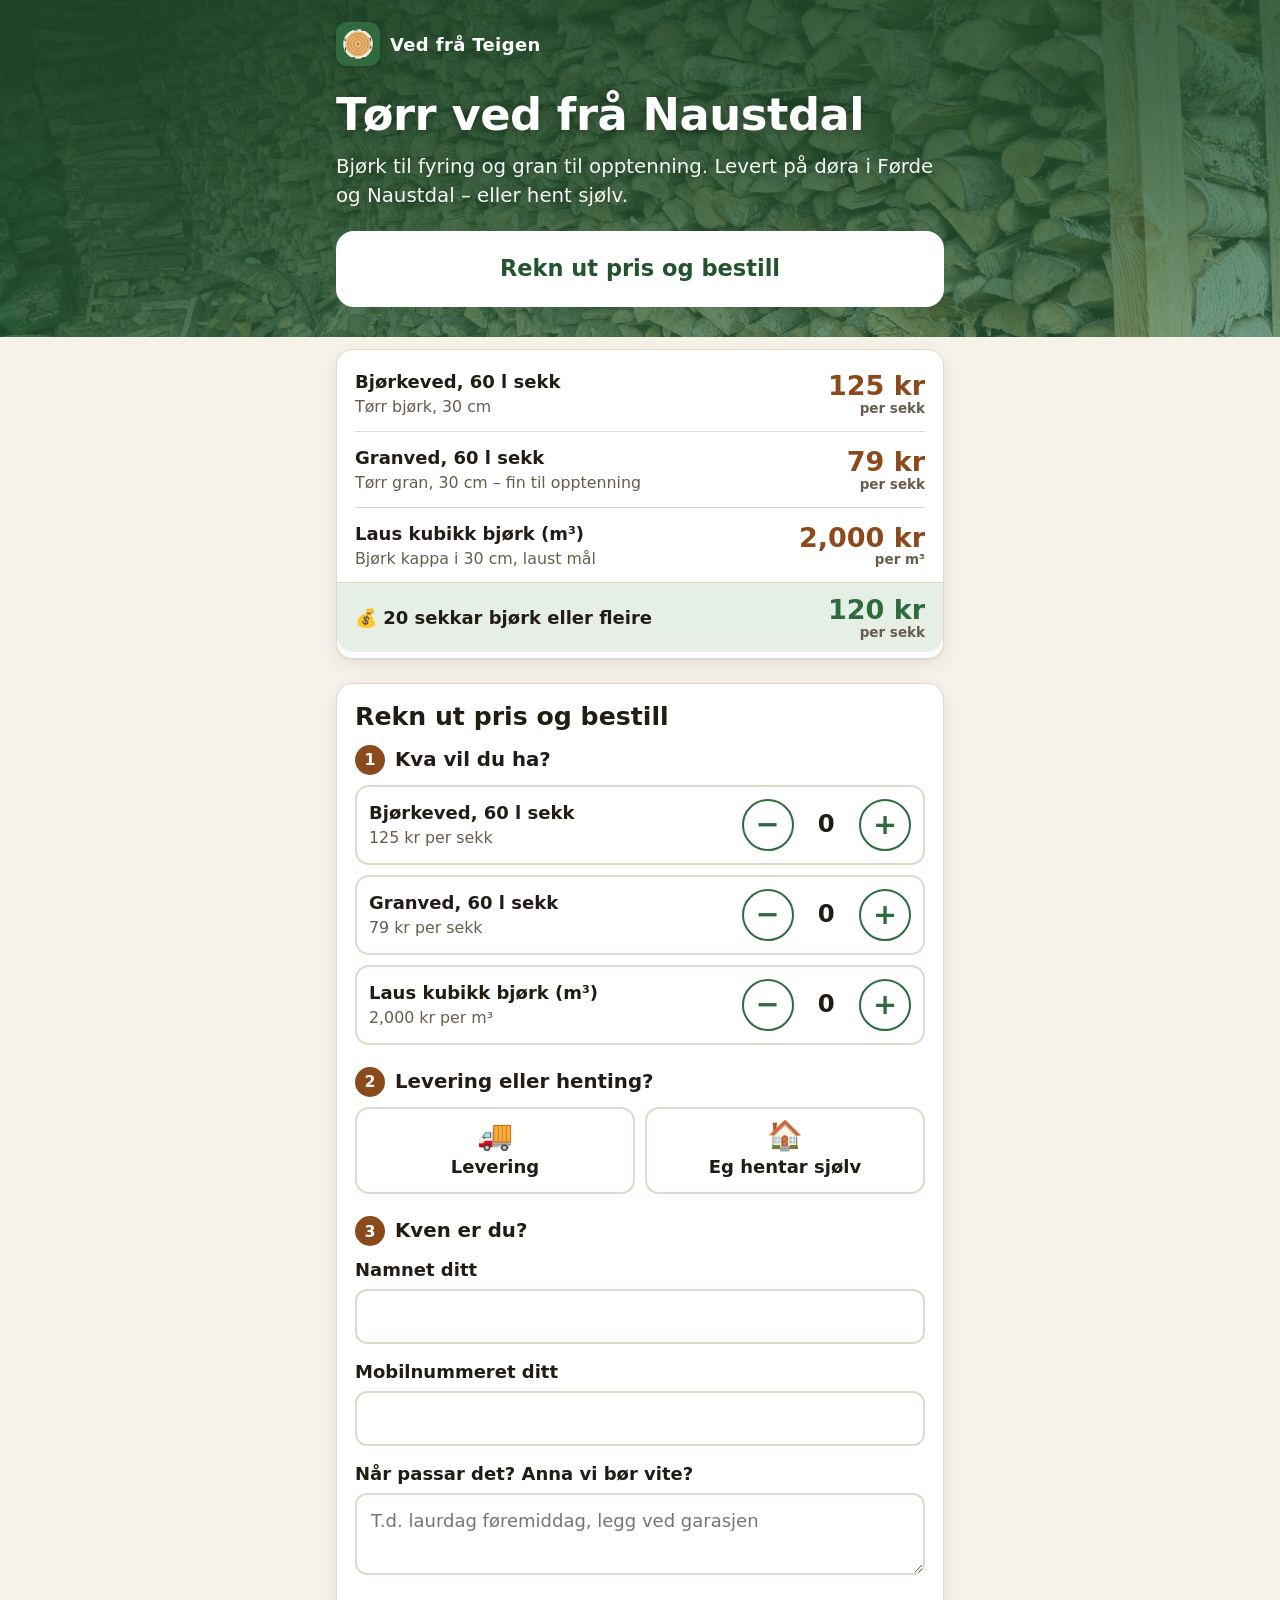
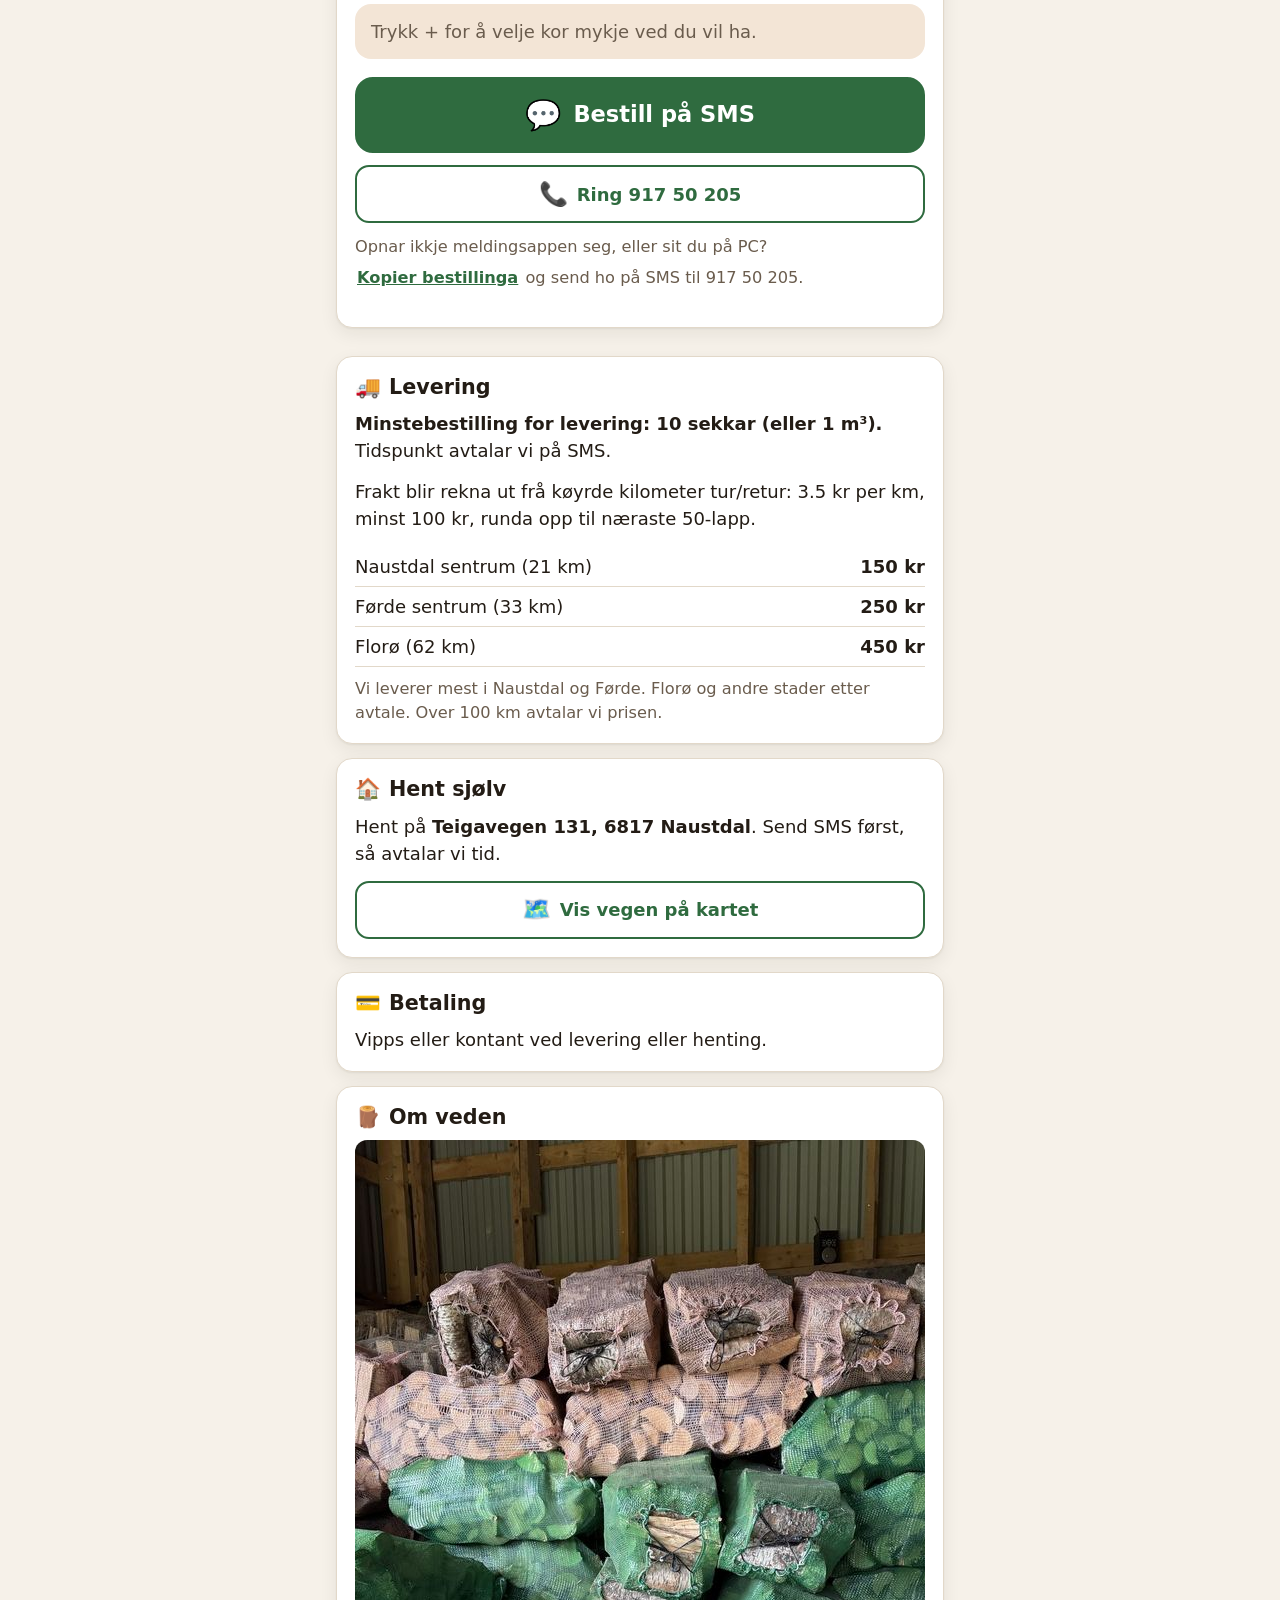
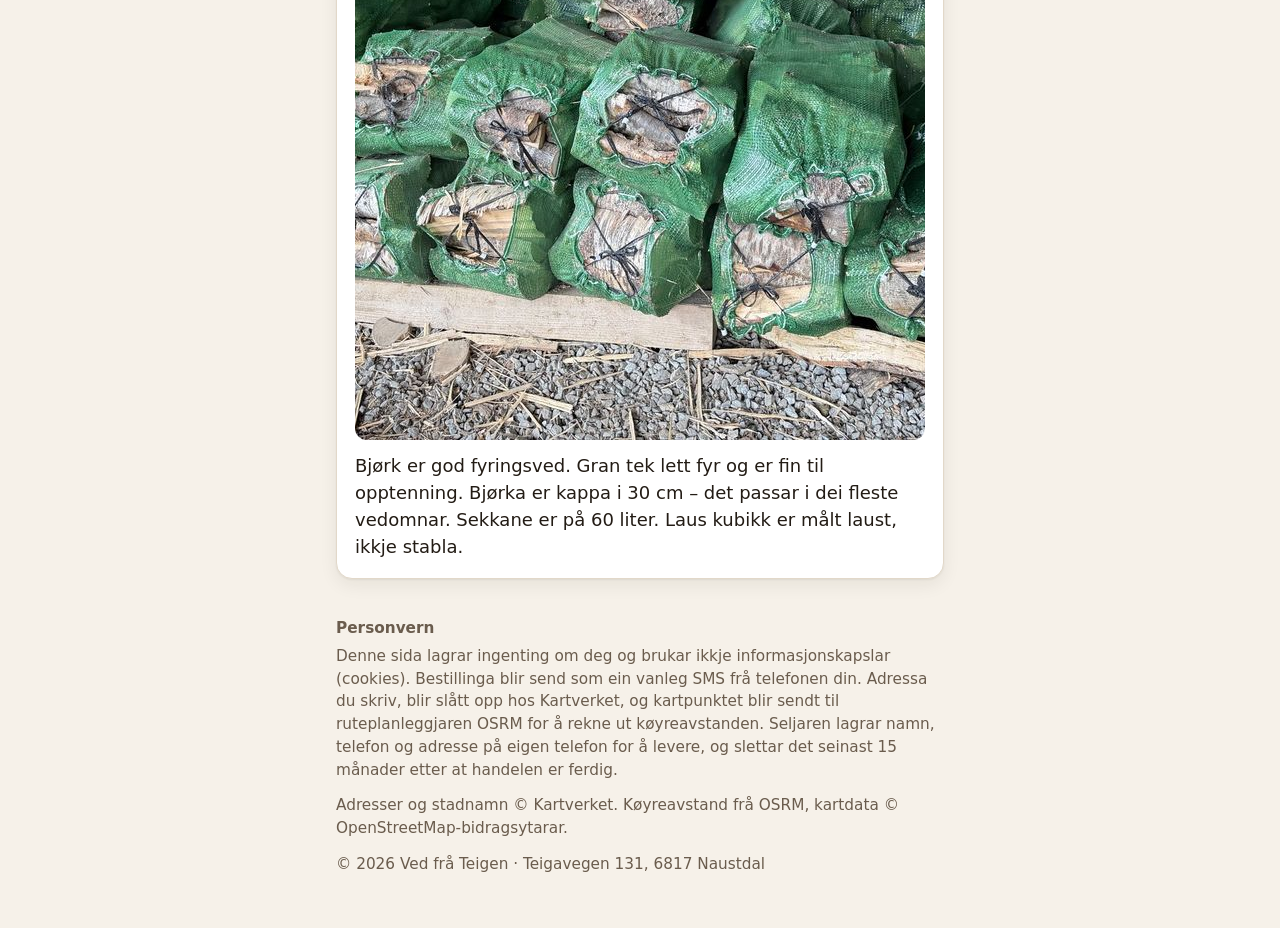
==== index.html @ 43c12e78 "Svar frå pappa: granved 30 cm, levering frå 10 sekkar, rabatt frå 20 sekkar Co-Authored-By: Claude O" ====
<!doctype html>
<html lang="nn">
<head>
<meta charset="utf-8">
<meta name="viewport" content="width=device-width, initial-scale=1, viewport-fit=cover">
<title>Ved frå Teigen – tørr bjørkeved og granved i Naustdal og Førde</title>
<meta name="description" content="Tørr bjørkeved og granved i 60 liters sekk, og laus kubikk. Levering i Førde og Naustdal, eller hent sjølv i Naustdal. Rekn ut prisen og bestill på SMS.">
<meta name="theme-color" content="#2f6b3f">
<meta property="og:type" content="website">
<meta property="og:locale" content="nn_NO">
<meta property="og:title" content="Tørr ved – Ved frå Teigen">
<meta property="og:description" content="Tørr bjørkeved og granved frå Naustdal. Levering i Førde og Naustdal – eller hent sjølv. Rekn ut prisen og bestill på SMS.">
<meta property="og:url" content="https://vedfrateigen.github.io/">
<meta property="og:image" content="https://vedfrateigen.github.io/og-bilde.jpg">
<link rel="canonical" href="https://vedfrateigen.github.io/">
<meta property="og:image:width" content="1200">
<meta property="og:image:height" content="630">
<link rel="icon" href="ikon.svg" type="image/svg+xml">
<link rel="apple-touch-icon" href="ikon-180.png">
<link rel="stylesheet" href="stil.css">
<style>
  .topp { background: linear-gradient(170deg, rgba(30,70,40,.93) 0%, rgba(36,84,47,.82) 55%, rgba(47,107,63,.62) 100%), #24542f url(bilder/stabel.jpg) center 60% / cover; color: #fff; }
  .topp h1, .topp .ingress { text-shadow: 0 1px 12px rgba(0,0,0,.35); }
  .foto { display: block; width: 100%; aspect-ratio: 4 / 3; object-fit: cover; border-radius: 12px; margin: 4px 0 12px; }
  .topp .side { padding-top: 22px; padding-bottom: 30px; }
  .merke { display: flex; align-items: center; gap: 10px; font-weight: 800; letter-spacing: .02em; }
  .merke img { width: 44px; height: 44px; border-radius: 11px; box-shadow: 0 2px 8px rgba(0,0,0,.25); }
  .topp h1 { font-size: clamp(2rem, 8vw, 2.8rem); margin: 22px 0 10px; letter-spacing: -.01em; }
  .ingress { font-size: 1.1em; opacity: .95; margin-bottom: 20px; }
  .topp .knapp { border-color: #fff; background: #fff; color: #24542f; }
  .priser { margin: -4px 0 24px; }
  .prisliste { padding: 6px 18px; }
  .prisrad { display: flex; justify-content: space-between; align-items: center; gap: 12px; padding: 12px 0; }
  .prisrad + .prisrad { border-top: 1px solid var(--linje); }
  .prisrad .per { display: block; font-size: .5em; font-weight: 600; color: var(--dempet); text-align: right; }
  .prisliste .pris { font-size: 1.5em; font-weight: 800; color: var(--brun); line-height: 1.1; white-space: nowrap; text-align: right; }
  .prisliste .navn { font-weight: 700; }
  .prisliste .detalj { color: var(--dempet); font-size: .88em; }
  .prisrad.rabatt { background: var(--gronn-lys); margin: 0 -18px; padding: 12px 18px; border-radius: 0 0 var(--radius) var(--radius); }
  .prisrad.rabatt .pris { color: var(--gronn); }
  #bestill h2 { font-size: 1.4em; }
  .send { display: grid; gap: 12px; margin-top: 18px; }
  .info { margin-top: 28px; display: grid; gap: 14px; }
  .info h2 { font-size: 1.15em; display: flex; gap: 8px; align-items: center; }
  .info p:last-child, .info table:last-child { margin-bottom: 0; }
  .eksempler { width: 100%; border-collapse: collapse; margin: 6px 0 10px; }
  .eksempler td { padding: 6px 0; border-bottom: 1px solid var(--linje); }
  .eksempler td:last-child { text-align: right; font-weight: 700; white-space: nowrap; }
  .bunn { color: var(--dempet); font-size: .85em; padding: 24px 16px 40px; max-width: 640px; margin: 0 auto; }
  .bunn h2 { font-size: 1em; margin-top: 1em; }
  .takk { text-align: center; }
</style>
</head>
<body>
<header class="topp">
  <div class="side">
    <div class="merke"><img src="ikon.svg" alt=""><span id="merkenavn">Ved frå Teigen</span></div>
    <h1>Tørr ved frå Naustdal</h1>
    <p class="ingress">Bjørk til fyring og gran til opptenning. Levert på døra i Førde og Naustdal – eller hent sjølv.</p>
    <a class="knapp stor" href="#bestill">Rekn ut pris og bestill</a>
  </div>
</header>

<main class="side" style="padding-bottom:0">
  <noscript><p class="boks-gul">Sida treng JavaScript for å rekne ut pris. Du kan framleis ringje eller sende SMS.</p></noscript>
  <section class="priser" id="priser" aria-label="Prisar"></section>

  <section class="kort" id="bestill">
    <h2>Rekn ut pris og bestill</h2>
    <div id="skjema"></div>
    <div class="send" id="send"></div>
  </section>

  <div class="info" id="info"></div>
</main>

<footer class="bunn" id="bunn"></footer>

<script src="config.js"></script>
<script src="felles.js"></script>
<script src="kunde.js"></script>
</body>
</html>
---- stil.css ----
/* Ved fra Teigen – felles stil for kundesida og pappa-appen */
:root {
  --bg: #f6f1e9;
  --kort: #ffffff;
  --tekst: #231c15;
  --dempet: #6a5c4d;
  --linje: #e2d8c9;
  --gronn: #2f6b3f;
  --gronn-mork: #24542f;
  --gronn-lys: #e5efe6;
  --brun: #8b4a1c;
  --brun-lys: #f3e5d6;
  --rod: #b3261e;
  --gul: #fff4d4;
  --gul-kant: #e2bb5f;
  --radius: 16px;
  --skygge: 0 1px 2px rgba(35, 28, 21, .06), 0 6px 18px rgba(35, 28, 21, .07);
  color-scheme: light dark;
}
@media (prefers-color-scheme: dark) {
  :root {
    --bg: #16130f;
    --kort: #221d17;
    --tekst: #f3ece2;
    --dempet: #b6a896;
    --linje: #3b3229;
    --gronn: #4a9660;
    --gronn-mork: #3d8150;
    --gronn-lys: #1d3123;
    --brun: #d8935a;
    --brun-lys: #33251a;
    --rod: #ff8a80;
    --gul: #362d1c;
    --gul-kant: #8c7236;
  }
}

* { box-sizing: border-box; }
html { -webkit-text-size-adjust: 100%; }
body {
  margin: 0;
  background: var(--bg);
  color: var(--tekst);
  font: 18px/1.5 system-ui, -apple-system, "Segoe UI", Roboto, "Helvetica Neue", Arial, sans-serif;
}
body.stor { font-size: 20px; }
img { max-width: 100%; }
h1, h2, h3 { line-height: 1.2; margin: 0 0 .5em; }
p { margin: 0 0 .8em; }
a { color: var(--gronn); }
button, input, textarea { font: inherit; color: inherit; }
[hidden] { display: none !important; }

.side { max-width: 640px; margin: 0 auto; padding: 16px 16px 120px; }

/* ---------- Knapper ---------- */
.knapp {
  display: flex; align-items: center; justify-content: center; gap: .5em;
  width: 100%; min-height: 58px; padding: 12px 18px;
  border: 2px solid var(--gronn); border-radius: 14px;
  background: var(--kort); color: var(--gronn);
  font-weight: 700; text-decoration: none; text-align: center; cursor: pointer;
  -webkit-tap-highlight-color: transparent;
}
.knapp:active { transform: scale(.98); }
.knapp.primar { background: var(--gronn); color: #fff; }
.knapp.primar:active { background: var(--gronn-mork); }
.knapp.stor { min-height: 76px; font-size: 1.25em; border-radius: 18px; }
.knapp.fare { border-color: var(--rod); color: var(--rod); }
.knapp:disabled { opacity: .45; cursor: not-allowed; transform: none; }
.knapp-ikon { font-size: 1.3em; line-height: 1; }
.knapp-rad { display: grid; grid-template-columns: repeat(auto-fit, minmax(0, 1fr)); gap: 10px; }
.knapp-rad .knapp { min-height: 56px; padding: 8px 6px; font-size: .95em; flex-direction: column; gap: 2px; }
.lenkeknapp {
  background: none; border: 0; padding: 6px 2px; color: var(--gronn);
  font-weight: 700; text-decoration: underline; cursor: pointer;
}
:focus-visible { outline: 3px solid var(--brun); outline-offset: 2px; }

/* ---------- Kort og bokser ---------- */
.kort {
  background: var(--kort); border: 1px solid var(--linje); border-radius: var(--radius);
  box-shadow: var(--skygge); padding: 18px;
}
.hint { color: var(--dempet); font-size: .9em; }
.boks-gul { background: var(--gul); border: 1px solid var(--gul-kant); border-radius: 12px; padding: 12px 14px; }
.boks-gronn { background: var(--gronn-lys); border-radius: 12px; padding: 12px 14px; }

/* ---------- Skjema ---------- */
.steg { margin: 0 0 22px; }
.steg-tittel { display: flex; align-items: center; gap: 10px; font-size: 1.1em; }
.steg-nr {
  display: inline-grid; place-items: center; flex: none;
  width: 30px; height: 30px; border-radius: 50%;
  background: var(--brun); color: #fff; font-size: .8em; font-weight: 800;
}
.vare {
  display: flex; align-items: center; justify-content: space-between; gap: 12px;
  padding: 12px; margin-bottom: 10px; border: 2px solid var(--linje); border-radius: 14px; background: var(--kort);
}
.vare.valgt { border-color: var(--gronn); background: var(--gronn-lys); }
.vare-navn { font-weight: 700; }
.vare-detalj { color: var(--dempet); font-size: .88em; }
.teller { display: flex; align-items: center; gap: 6px; flex: none; }
.teller-knapp {
  width: 52px; height: 52px; border-radius: 50%; border: 2px solid var(--gronn);
  background: var(--kort); color: var(--gronn); font-size: 1.6em; font-weight: 700; line-height: 1; cursor: pointer;
  -webkit-tap-highlight-color: transparent;
}
.teller-knapp:active { background: var(--gronn); color: #fff; }
.teller-verdi { min-width: 2.2em; text-align: center; font-size: 1.35em; font-weight: 800; }

.valg-rad { display: grid; grid-template-columns: 1fr 1fr; gap: 10px; }
.valg {
  display: flex; flex-direction: column; align-items: center; gap: 4px;
  min-height: 84px; padding: 12px 8px; border: 2px solid var(--linje); border-radius: 14px;
  background: var(--kort); font-weight: 700; cursor: pointer; -webkit-tap-highlight-color: transparent;
}
.valg-ikon { font-size: 1.6em; line-height: 1; }
.valg[aria-pressed="true"] { border-color: var(--gronn); background: var(--gronn-lys); box-shadow: inset 0 0 0 1px var(--gronn); }

.adresse-boks { margin-top: 14px; }
.etikett { display: block; font-weight: 700; margin: 0 0 6px; }
.felt {
  width: 100%; min-height: 54px; padding: 12px 14px;
  border: 2px solid var(--linje); border-radius: 12px; background: var(--kort);
}
textarea.felt { min-height: 80px; resize: vertical; }
.felt:focus { border-color: var(--gronn); outline: none; }
.felt-kort { width: 8em; display: inline-block; }
.felt-gruppe { margin-bottom: 14px; }
.forslag { list-style: none; margin: 6px 0 0; padding: 0; border: 2px solid var(--linje); border-radius: 12px; overflow: hidden; background: var(--kort); }
.forslag li + li { border-top: 1px solid var(--linje); }
.forslag-knapp { display: block; width: 100%; text-align: left; padding: 14px; background: none; border: 0; cursor: pointer; }
.forslag-knapp:active { background: var(--gronn-lys); }
.forslag-tom { padding: 14px; color: var(--dempet); }
.avstand { margin-top: 10px; }
.avstand:empty { display: none; }
.frakt-rad { display: flex; flex-wrap: wrap; align-items: center; gap: 8px 12px; margin-top: 10px; }
.frakt-rad label { font-weight: 700; }
.laster::after { content: ""; display: inline-block; width: 1em; height: 1em; margin-left: .4em; vertical-align: -2px;
  border: 2px solid currentColor; border-right-color: transparent; border-radius: 50%; animation: spinn .8s linear infinite; }
@keyframes spinn { to { transform: rotate(360deg); } }

.oppsummering { background: var(--brun-lys); border-radius: var(--radius); padding: 14px 16px; margin-top: 6px; }
.oppsummering-tom { margin: 0; color: var(--dempet); }
.sum-tabell { width: 100%; border-collapse: collapse; }
.sum-tabell td { padding: 4px 0; vertical-align: top; }
.sum-tabell td:last-child { text-align: right; white-space: nowrap; padding-left: 12px; }
.sum-total td { border-top: 2px solid var(--brun); padding-top: 8px; font-size: 1.25em; font-weight: 800; }

/* ---------- Melding nederst («toast») ---------- */
.melding {
  position: fixed; left: 50%; bottom: 20px; z-index: 50;
  display: flex; align-items: center; gap: 14px;
  width: min(92vw, 560px); padding: 14px 16px; border-radius: 14px;
  background: #231c15; color: #fff; box-shadow: 0 8px 30px rgba(0, 0, 0, .3);
  transform: translate(-50%, 150%); transition: transform .25s ease; font-weight: 600;
}
.melding.synlig { transform: translate(-50%, 0); }
.melding span { flex: 1; }
.melding-knapp { background: #fff; color: #231c15; border: 0; border-radius: 10px; padding: 10px 14px; font-weight: 800; cursor: pointer; }
@media (prefers-color-scheme: dark) { .melding { background: #f3ece2; color: #231c15; } .melding-knapp { background: #231c15; color: #fff; } }
@media (prefers-reduced-motion: reduce) { .melding { transition: none; } .laster::after { animation: none; } }
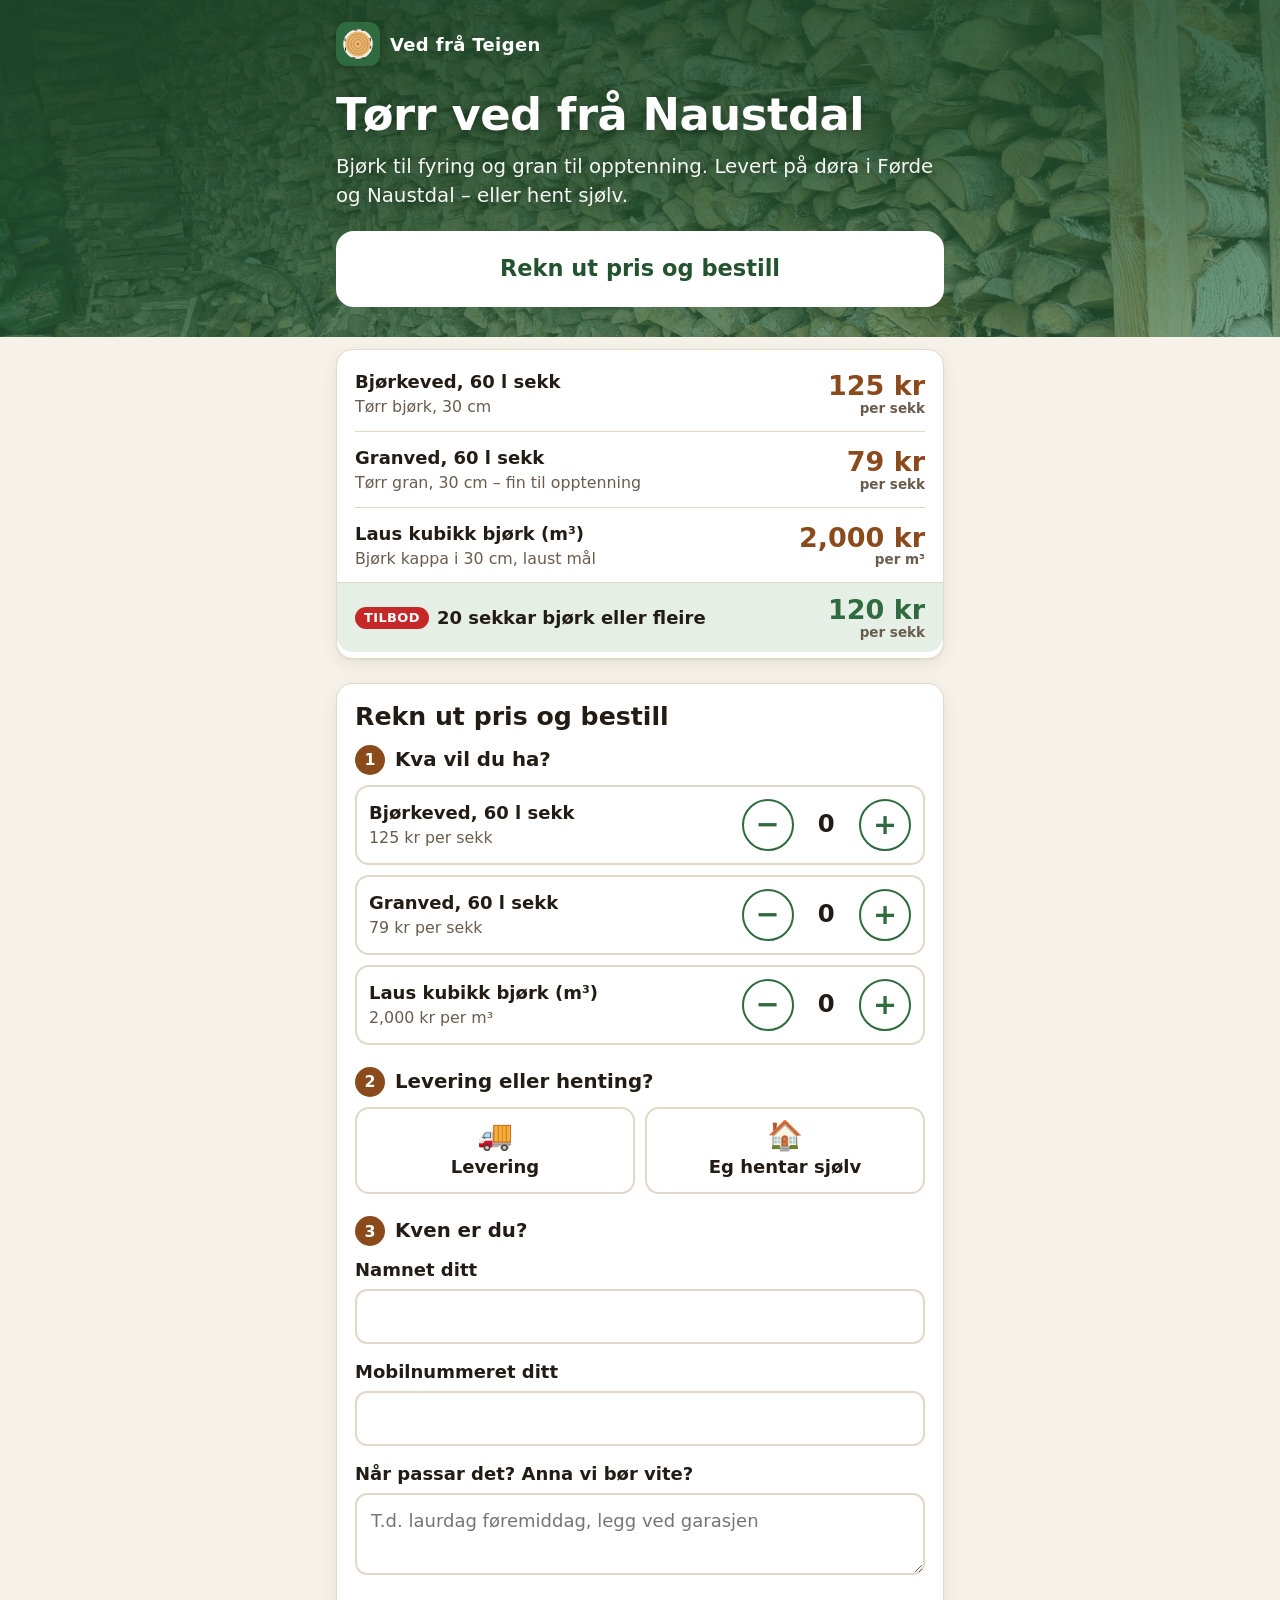
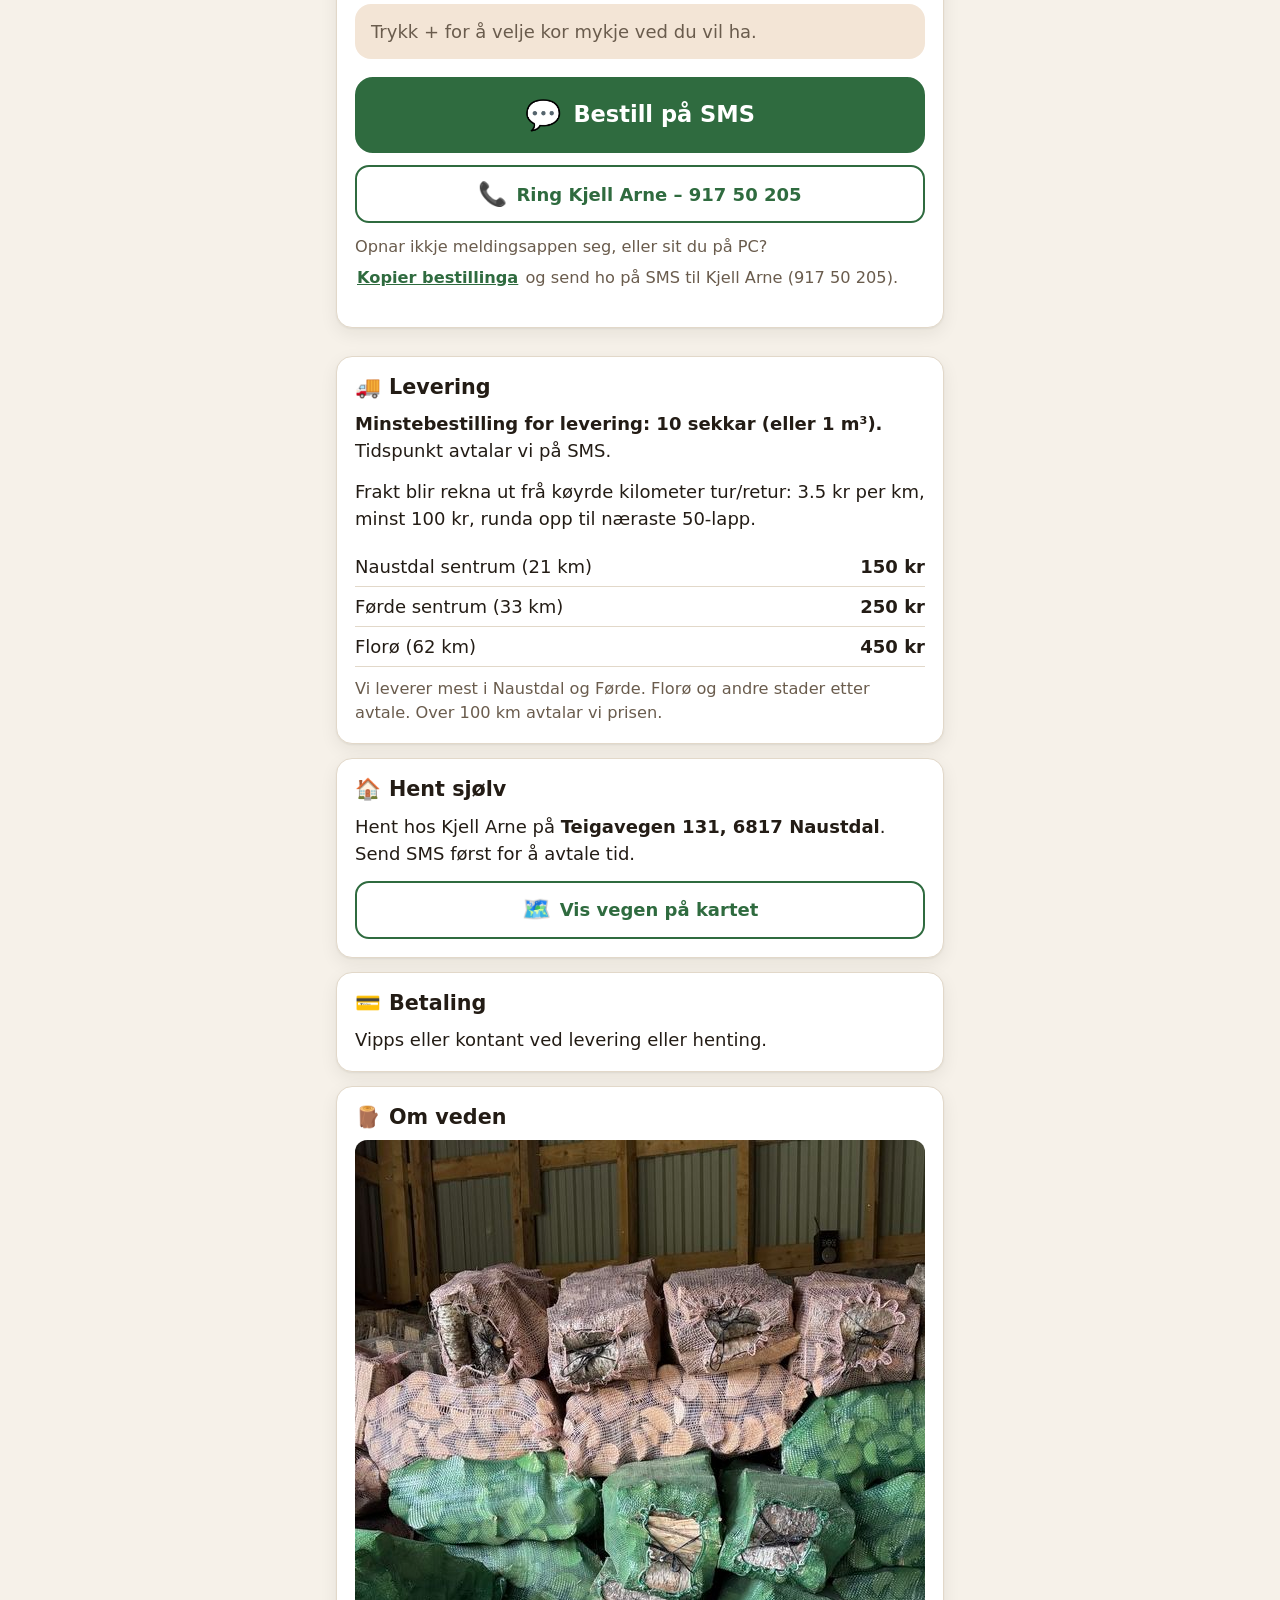
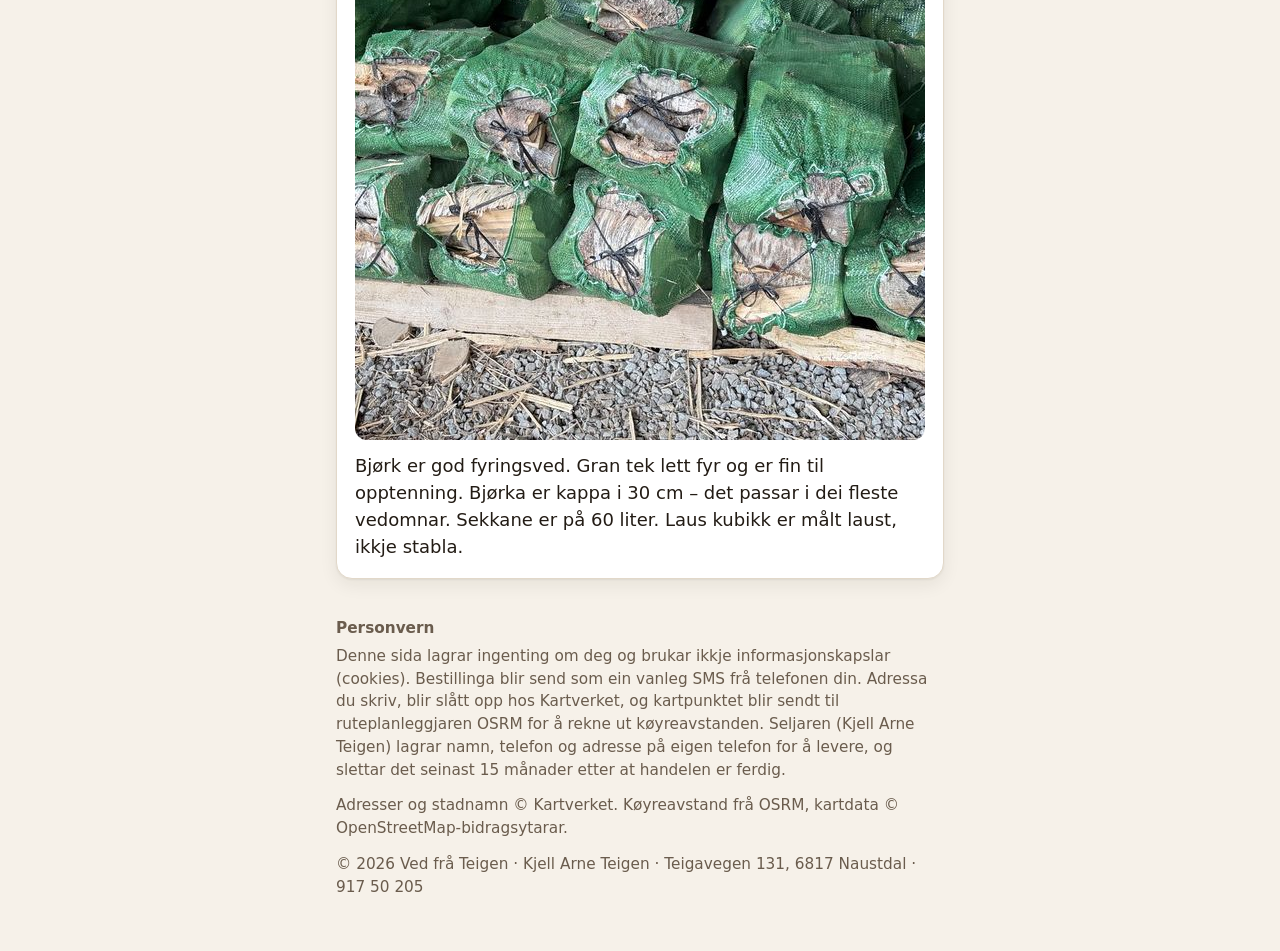
==== commit 04437c38: "Namn, raudt blikkfang, hurtigsal, faste kundar, avtalt pris, kvittering, utselt, huskeliste Co-Autho" ====
--- a/index.html
+++ b/index.html
@@ -38,6 +38,7 @@
   .prisliste .detalj { color: var(--dempet); font-size: .88em; }
   .prisrad.rabatt { background: var(--gronn-lys); margin: 0 -18px; padding: 12px 18px; border-radius: 0 0 var(--radius) var(--radius); }
   .prisrad.rabatt .pris { color: var(--gronn); }
+  .prisliste .pris.utselt { font-size: 1em; color: var(--rod); }
   #bestill h2 { font-size: 1.4em; }
   .send { display: grid; gap: 12px; margin-top: 18px; }
   .info { margin-top: 28px; display: grid; gap: 14px; }
--- a/stil.css
+++ b/stil.css
@@ -162,3 +162,13 @@
 .melding-knapp { background: #fff; color: #231c15; border: 0; border-radius: 10px; padding: 10px 14px; font-weight: 800; cursor: pointer; }
 @media (prefers-color-scheme: dark) { .melding { background: #f3ece2; color: #231c15; } .melding-knapp { background: #231c15; color: #fff; } }
 @media (prefers-reduced-motion: reduce) { .melding { transition: none; } .laster::after { animation: none; } }
+
+/* ---------- Utselt, kundeforslag og avtalt pris ---------- */
+.vare.utselt { opacity: .55; }
+.vare.utselt .vare-detalj { color: var(--rod); font-weight: 700; }
+.kunde-forslag { margin-top: 8px; display: grid; gap: 6px; }
+.kunde-knapp { border: 2px solid var(--gronn); border-radius: 12px; }
+.total-endre { margin-top: 8px; }
+.ferdig-lenker { display: flex; gap: 12px; flex: none; }
+.merkelapp { display: inline-block; background: #c62828; color: #fff; border-radius: 999px; padding: 1px 9px; margin-right: 8px;
+  font-size: .72em; font-weight: 800; letter-spacing: .03em; text-transform: uppercase; vertical-align: 2px; }
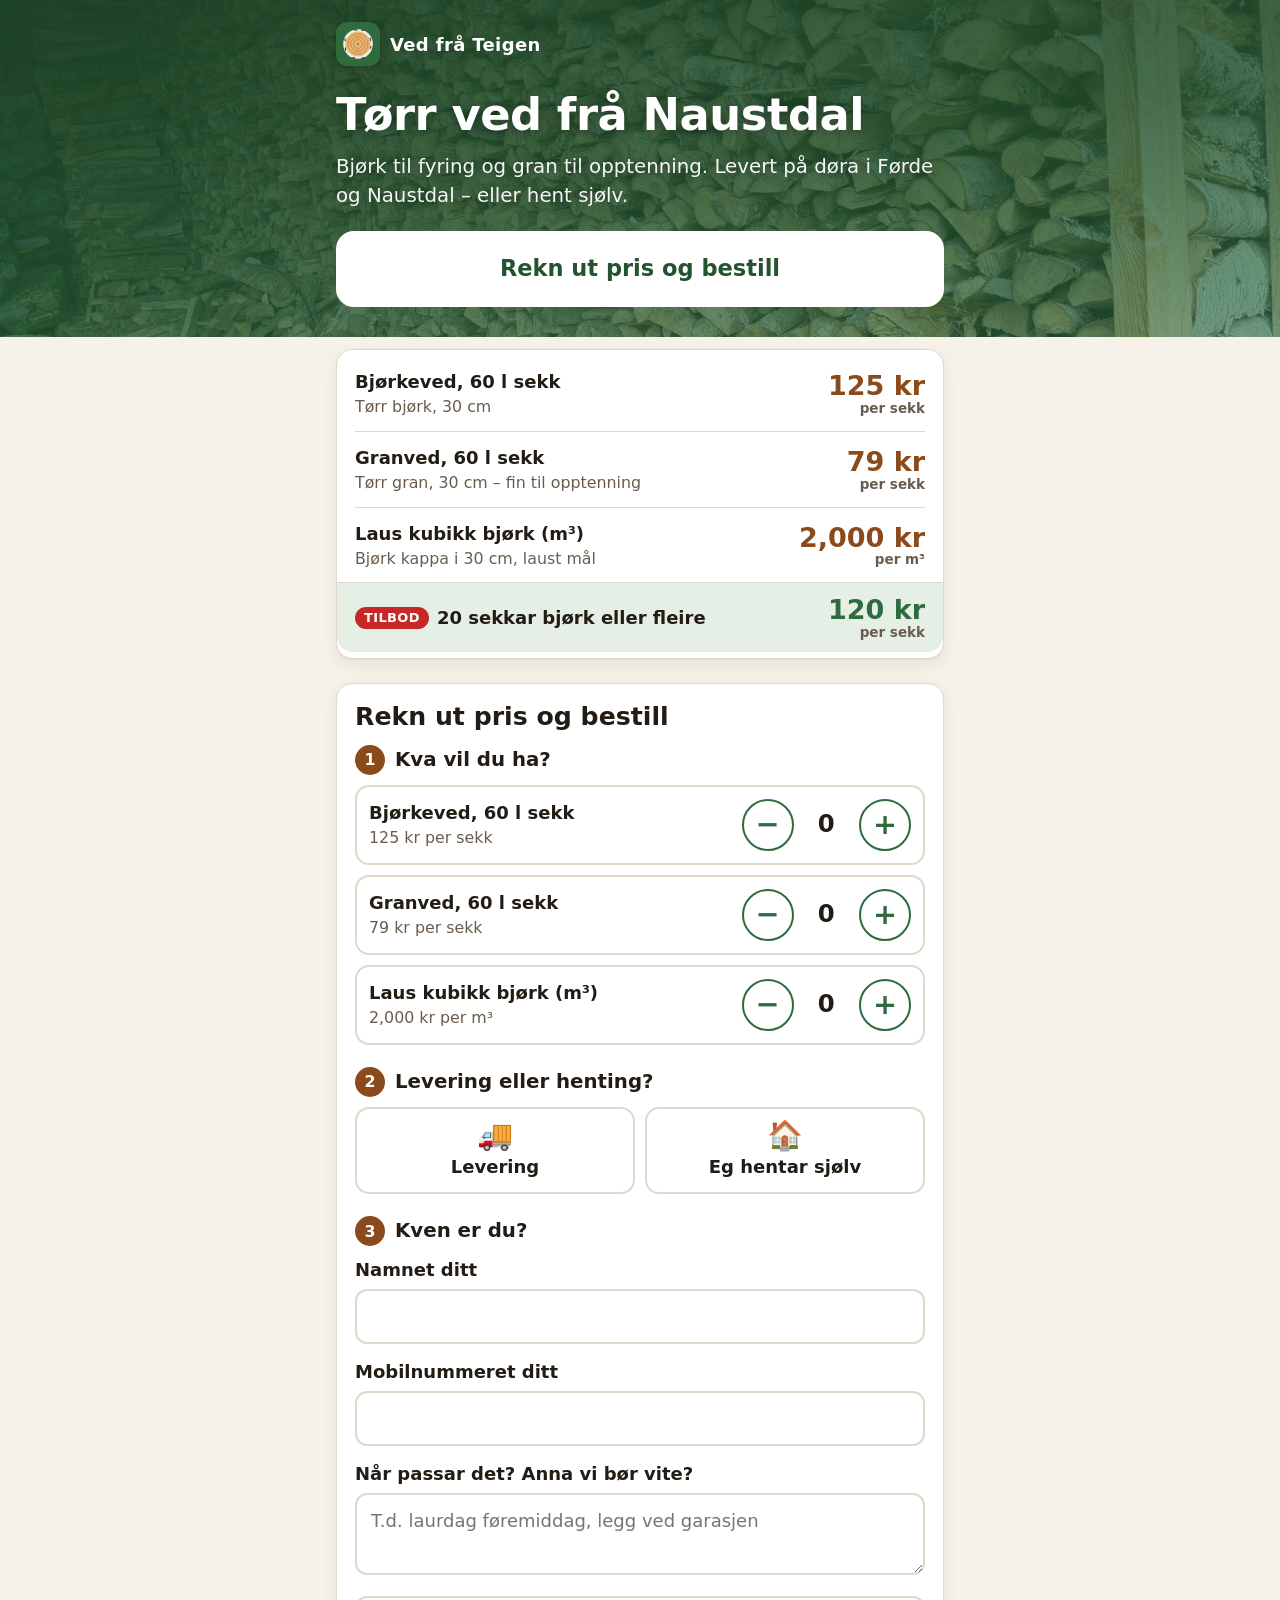
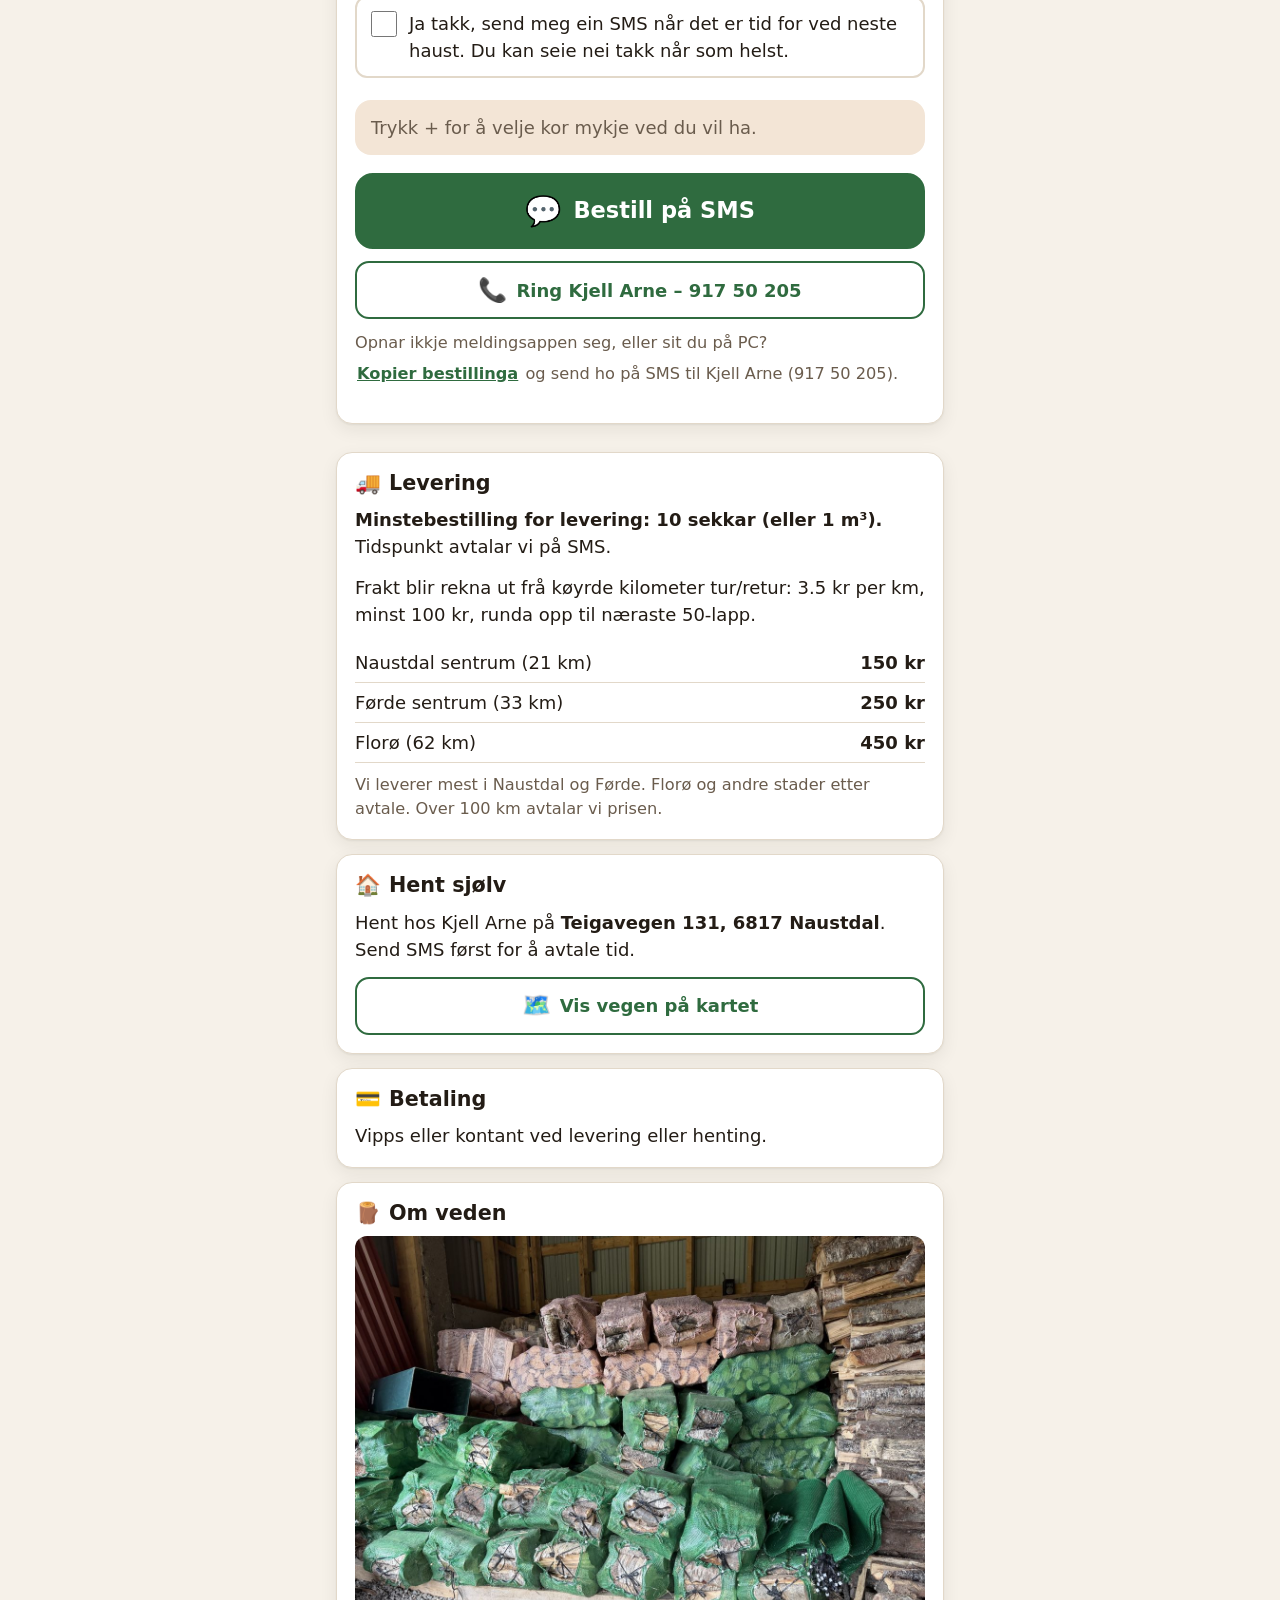
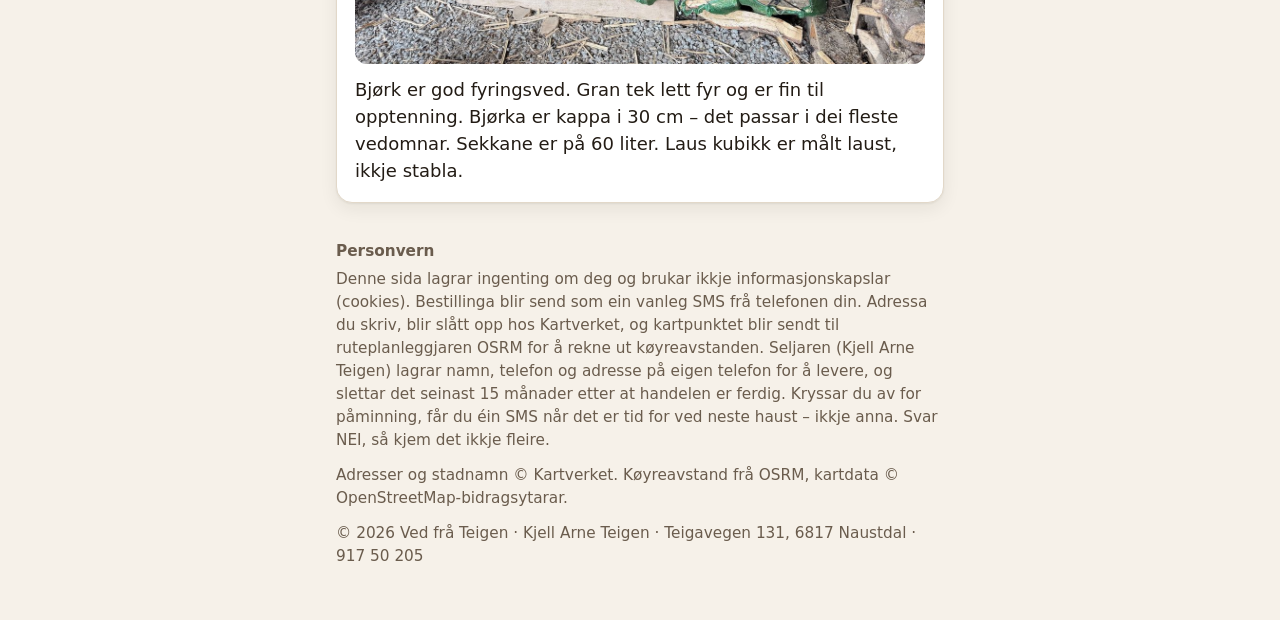
==== commit 8662be6a: "Facebook-bilete, påminning neste haust, kjelder i oversikta, retta strekt produktbilete Co-Authored-" ====
--- a/index.html
+++ b/index.html
@@ -21,7 +21,7 @@
 <style>
   .topp { background: linear-gradient(170deg, rgba(30,70,40,.93) 0%, rgba(36,84,47,.82) 55%, rgba(47,107,63,.62) 100%), #24542f url(bilder/stabel.jpg) center 60% / cover; color: #fff; }
   .topp h1, .topp .ingress { text-shadow: 0 1px 12px rgba(0,0,0,.35); }
-  .foto { display: block; width: 100%; aspect-ratio: 4 / 3; object-fit: cover; border-radius: 12px; margin: 4px 0 12px; }
+  .foto { display: block; width: 100%; height: auto; aspect-ratio: 4 / 3; object-fit: cover; border-radius: 12px; margin: 4px 0 12px; }
   .topp .side { padding-top: 22px; padding-bottom: 30px; }
   .merke { display: flex; align-items: center; gap: 10px; font-weight: 800; letter-spacing: .02em; }
   .merke img { width: 44px; height: 44px; border-radius: 11px; box-shadow: 0 2px 8px rgba(0,0,0,.25); }
--- a/stil.css
+++ b/stil.css
@@ -172,3 +172,11 @@
 .ferdig-lenker { display: flex; gap: 12px; flex: none; }
 .merkelapp { display: inline-block; background: #c62828; color: #fff; border-radius: 999px; padding: 1px 9px; margin-right: 8px;
   font-size: .72em; font-weight: 800; letter-spacing: .03em; text-transform: uppercase; vertical-align: 2px; }
+.avkryss-rad { display: flex; gap: 12px; align-items: flex-start; padding: 12px 14px; margin-bottom: 14px;
+  border: 2px solid var(--linje); border-radius: 12px; background: var(--kort); cursor: pointer; }
+.avkryss { flex: none; width: 26px; height: 26px; margin: 1px 0 0; accent-color: var(--gronn); }
+.galleri { display: grid; grid-template-columns: repeat(3, 1fr); gap: 8px; }
+.bilete-val { padding: 0; border: 3px solid transparent; border-radius: 12px; background: none; cursor: pointer; text-align: center; }
+.bilete-val img { display: block; width: 100%; aspect-ratio: 1; object-fit: cover; border-radius: 9px; }
+.bilete-val span { display: block; font-size: .8em; font-weight: 700; padding: 4px 0; }
+.bilete-val[aria-pressed="true"] { border-color: var(--gronn); background: var(--gronn-lys); }
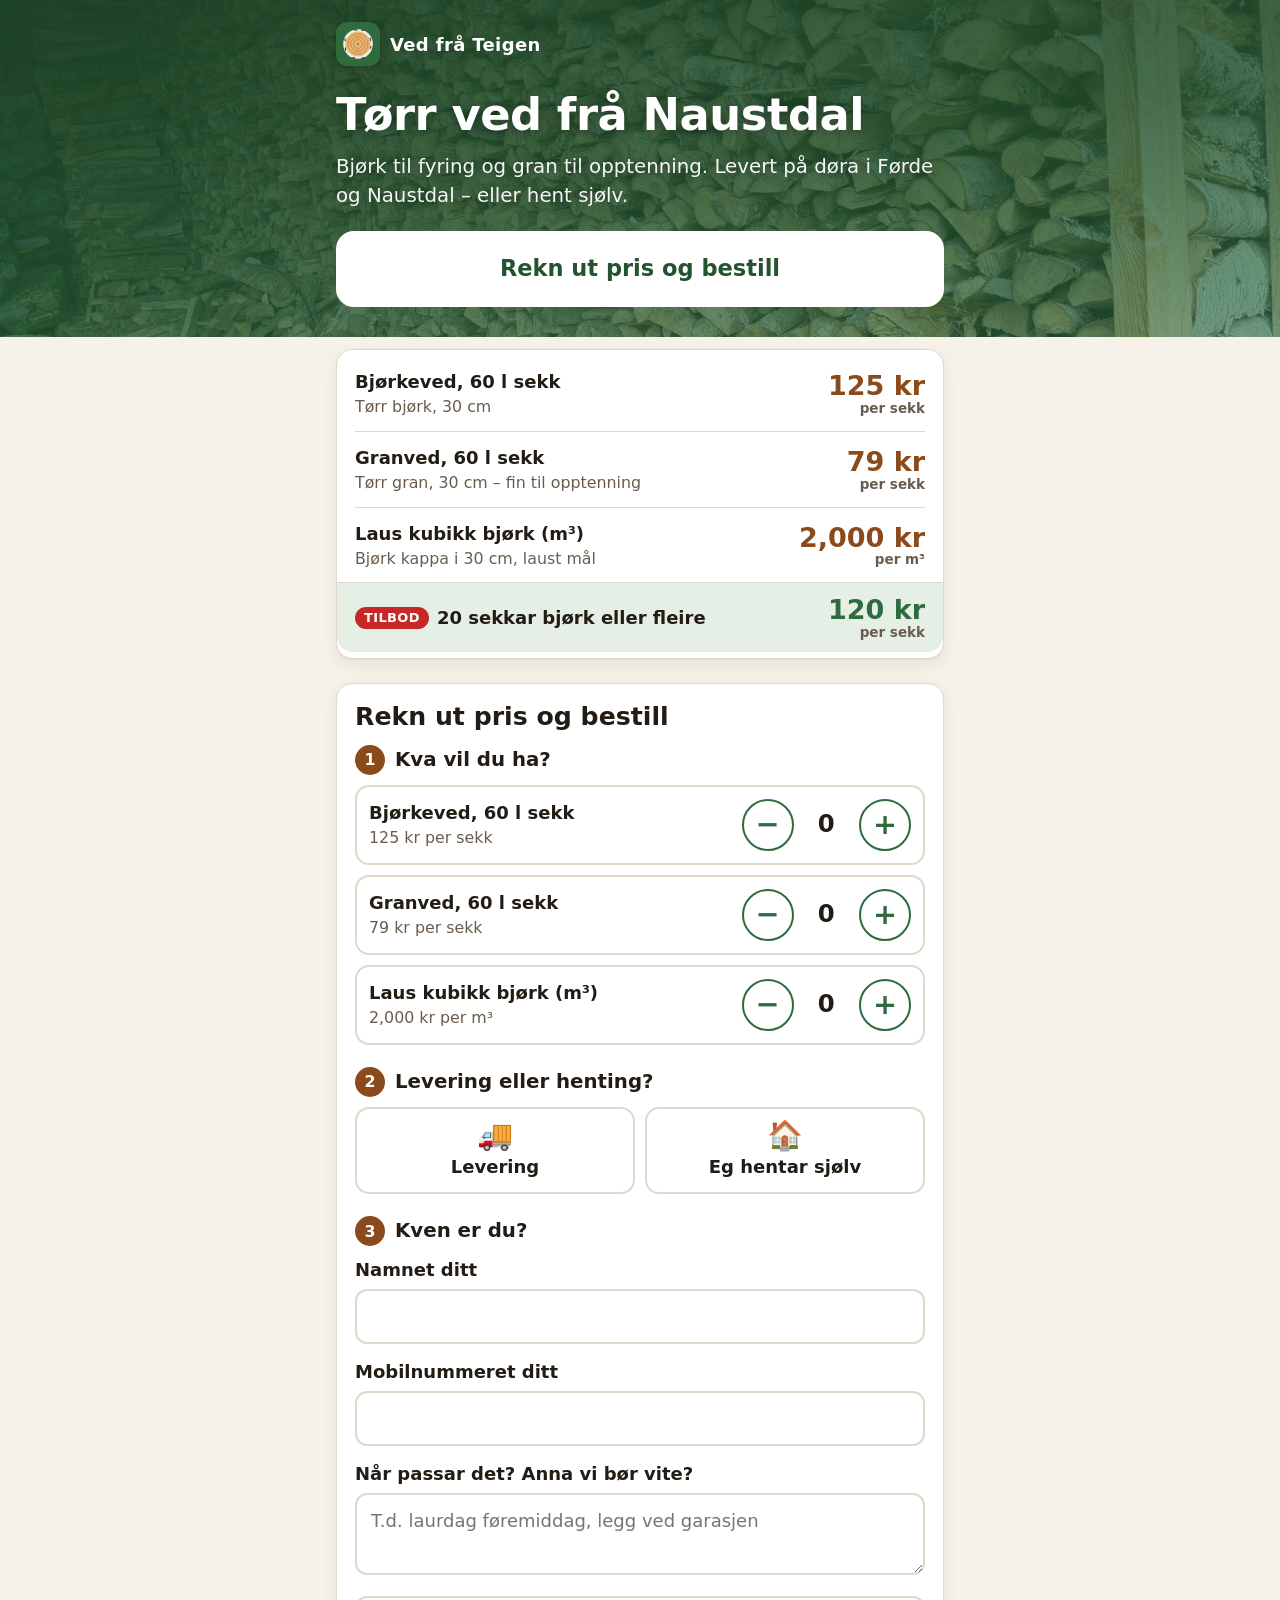
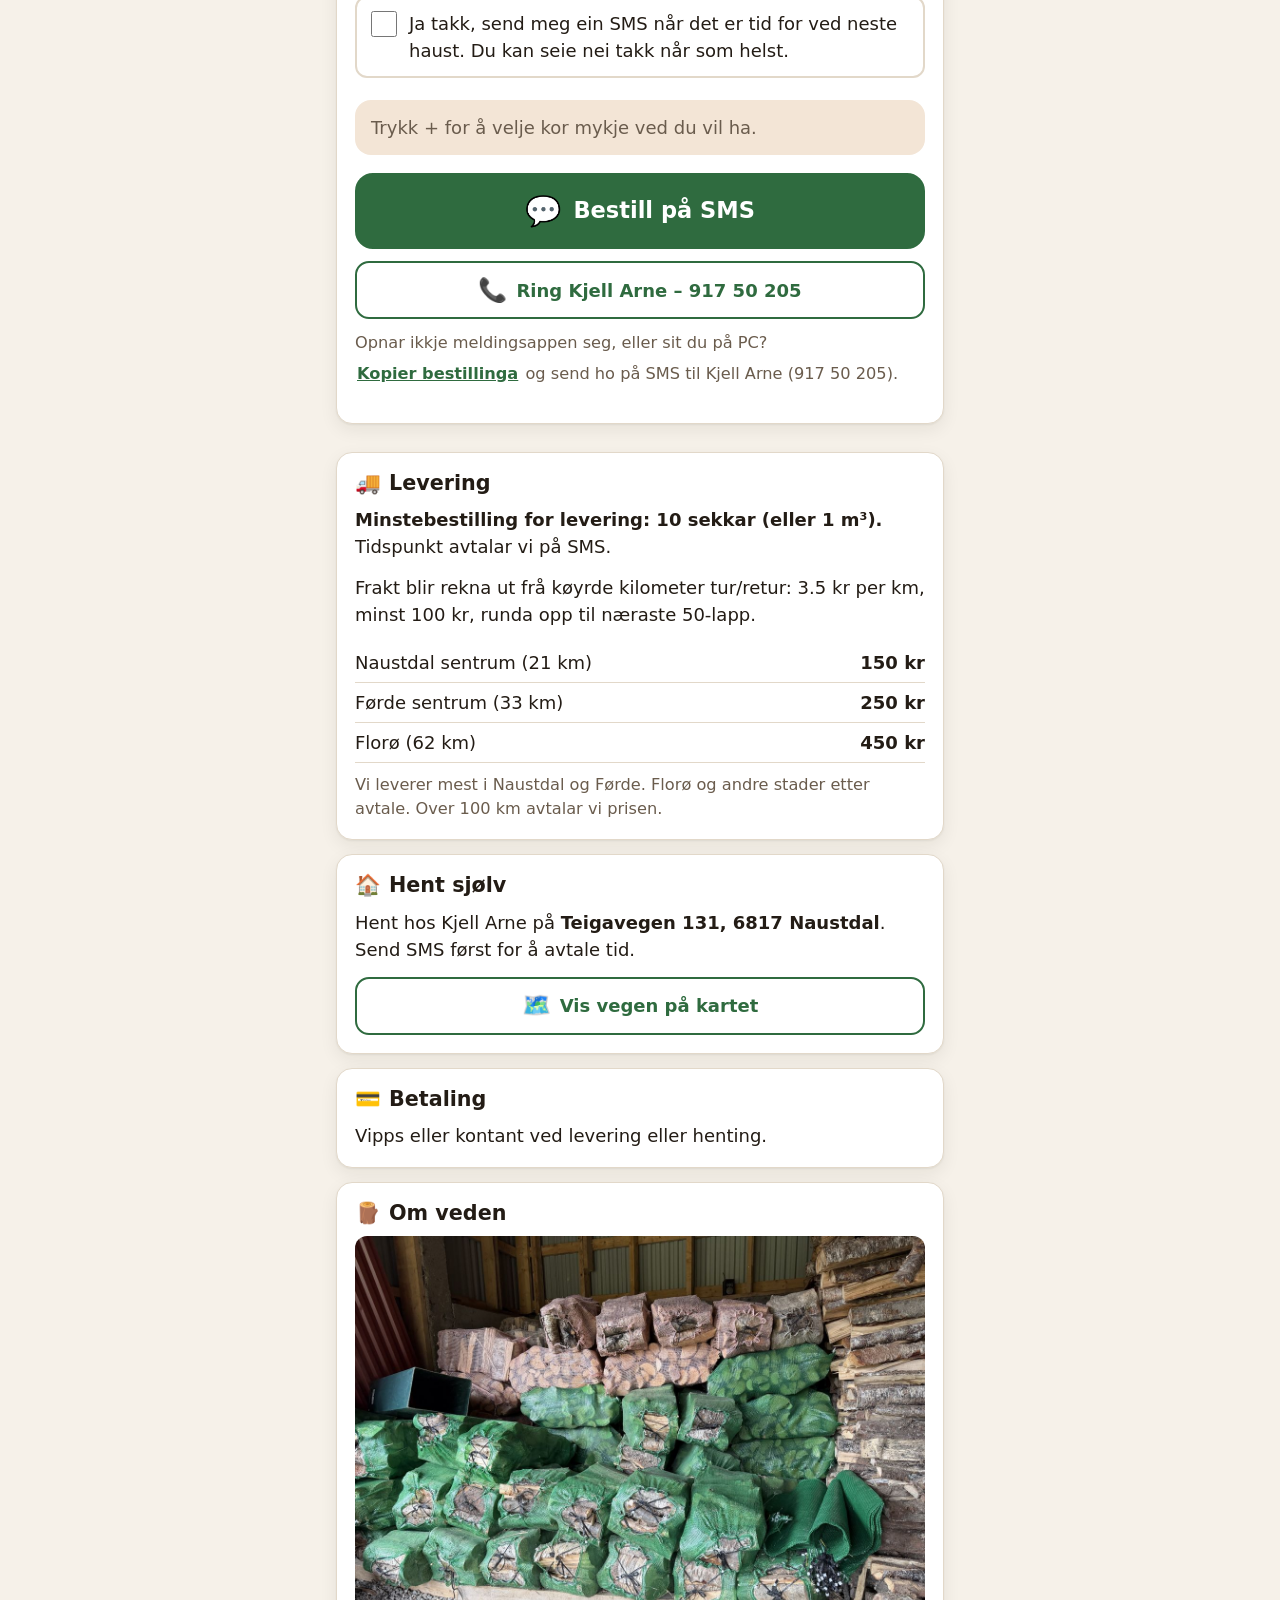
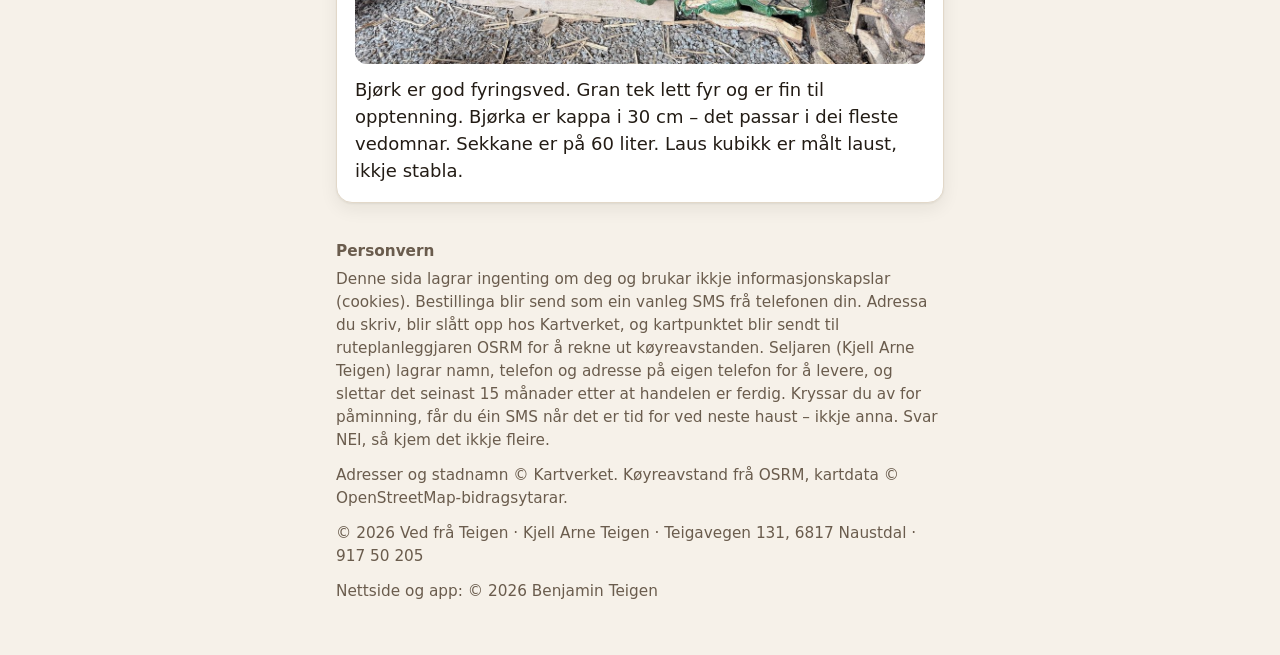
==== commit c701cf34: "Opphavsrett: LICENSE, merking i kode, app og dokument Co-Authored-By: Claude Opus 5.5 <noreply@anthr" ====
--- a/index.html
+++ b/index.html
@@ -1,4 +1,5 @@
 <!doctype html>
+<!-- © 2026 Benjamin Teigen. Alle rettigheter forbeholdt – se LICENSE. -->
 <html lang="nn">
 <head>
 <meta charset="utf-8">
--- a/stil.css
+++ b/stil.css
@@ -1,3 +1,4 @@
+/* © 2026 Benjamin Teigen. Alle rettigheter forbeholdt – se LICENSE. */
 /* Ved fra Teigen – felles stil for kundesida og pappa-appen */
 :root {
   --bg: #f6f1e9;
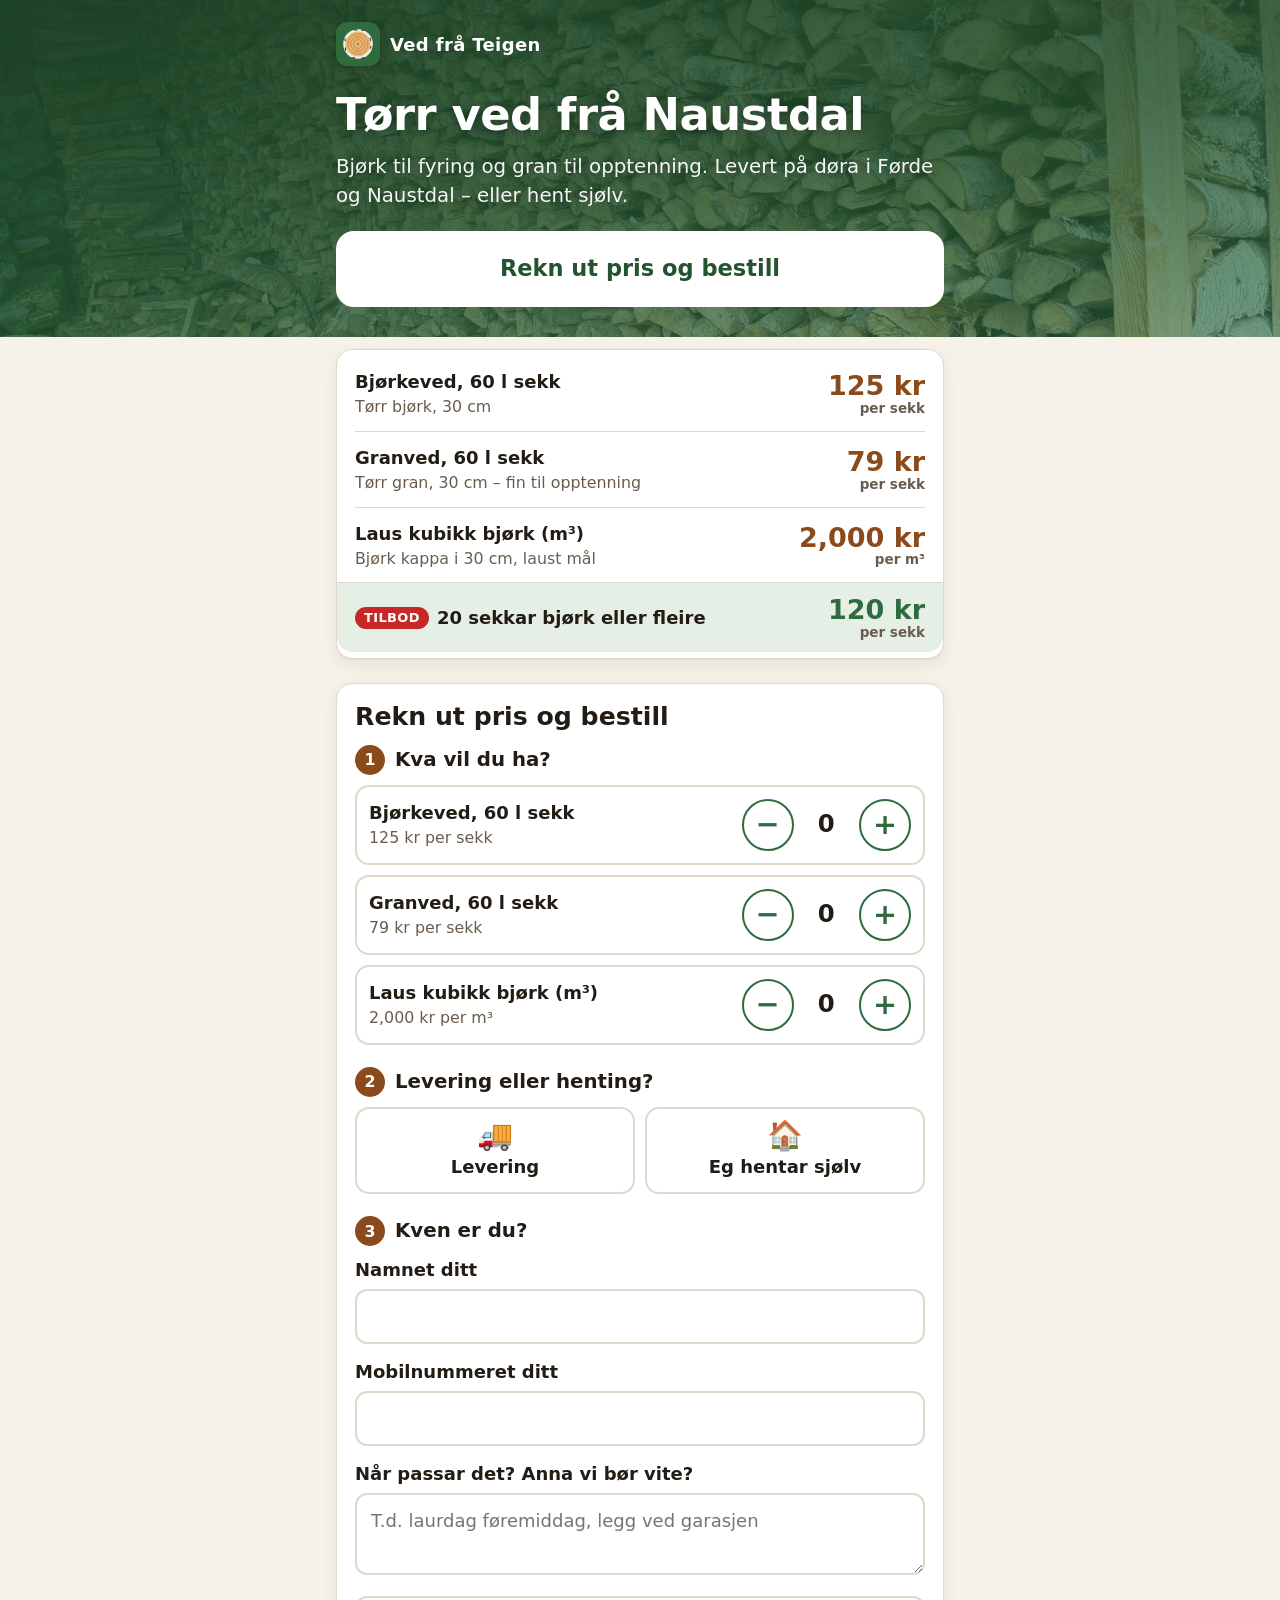
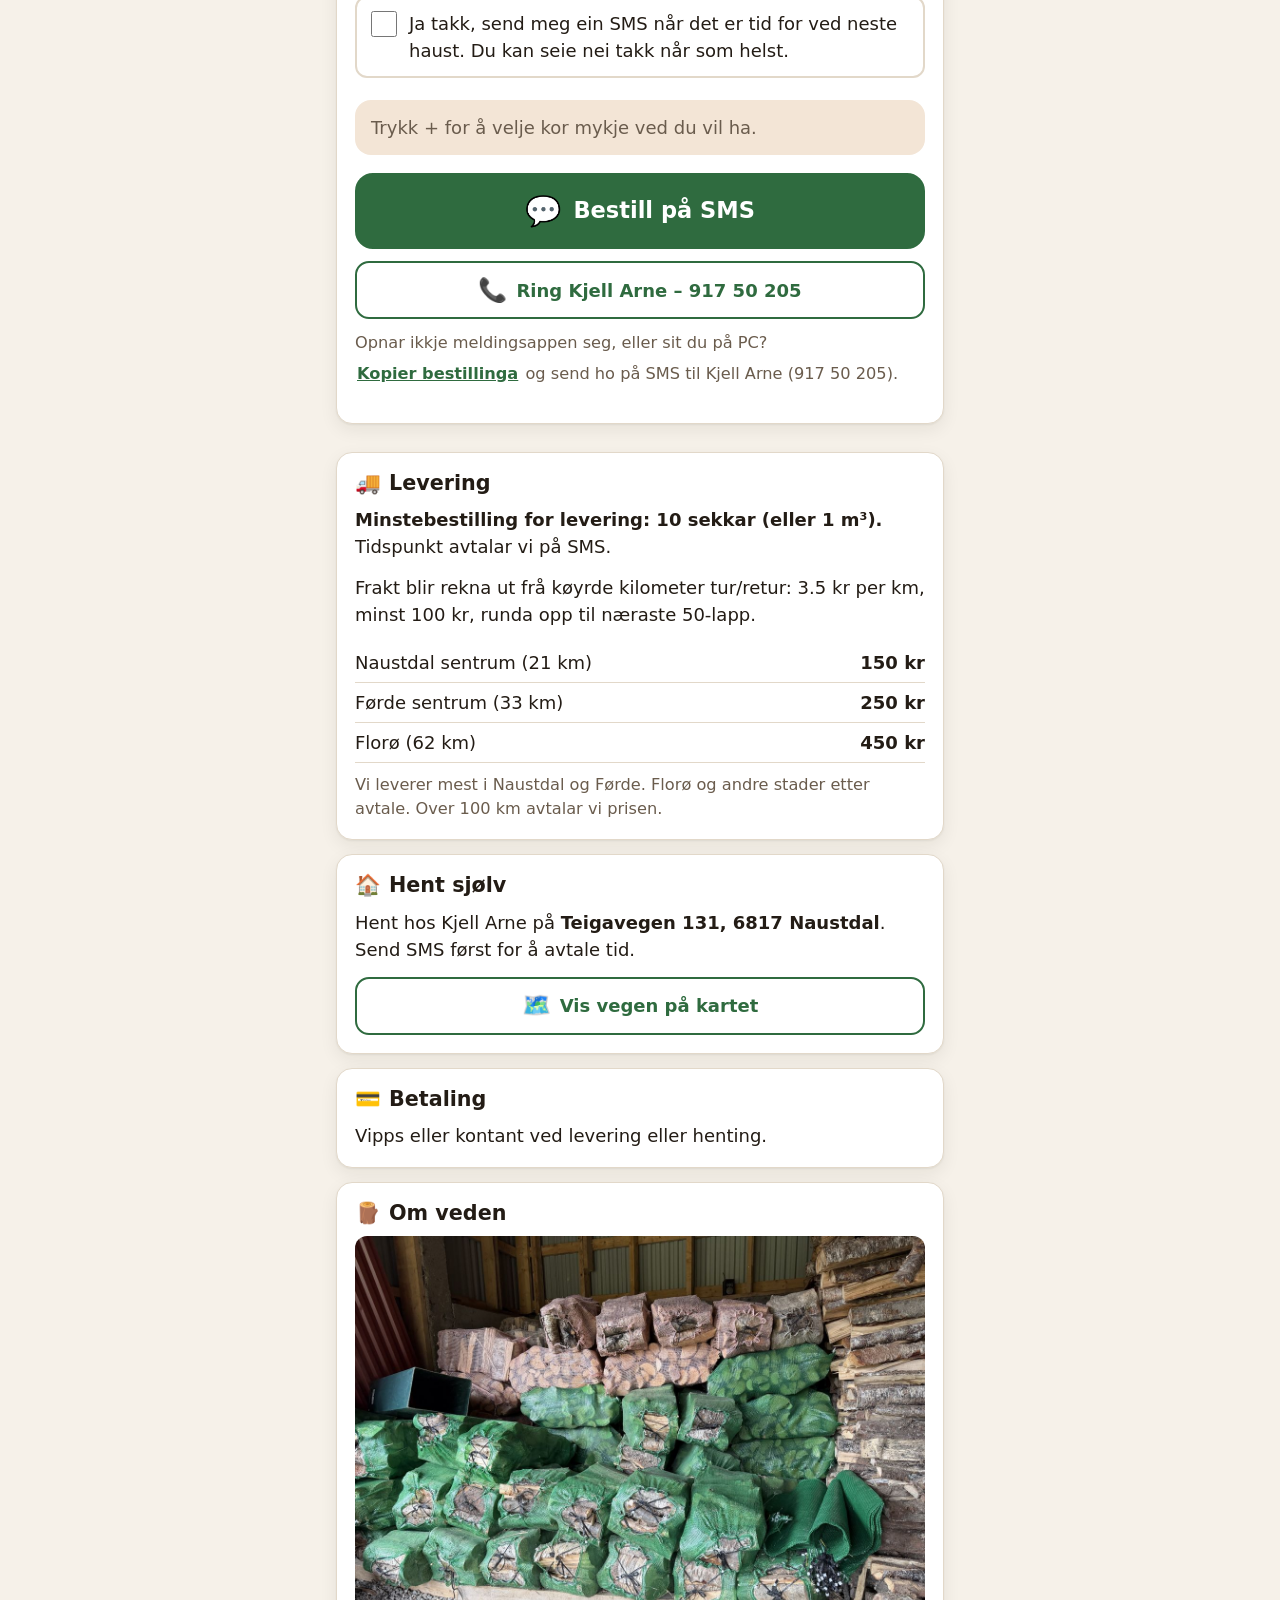
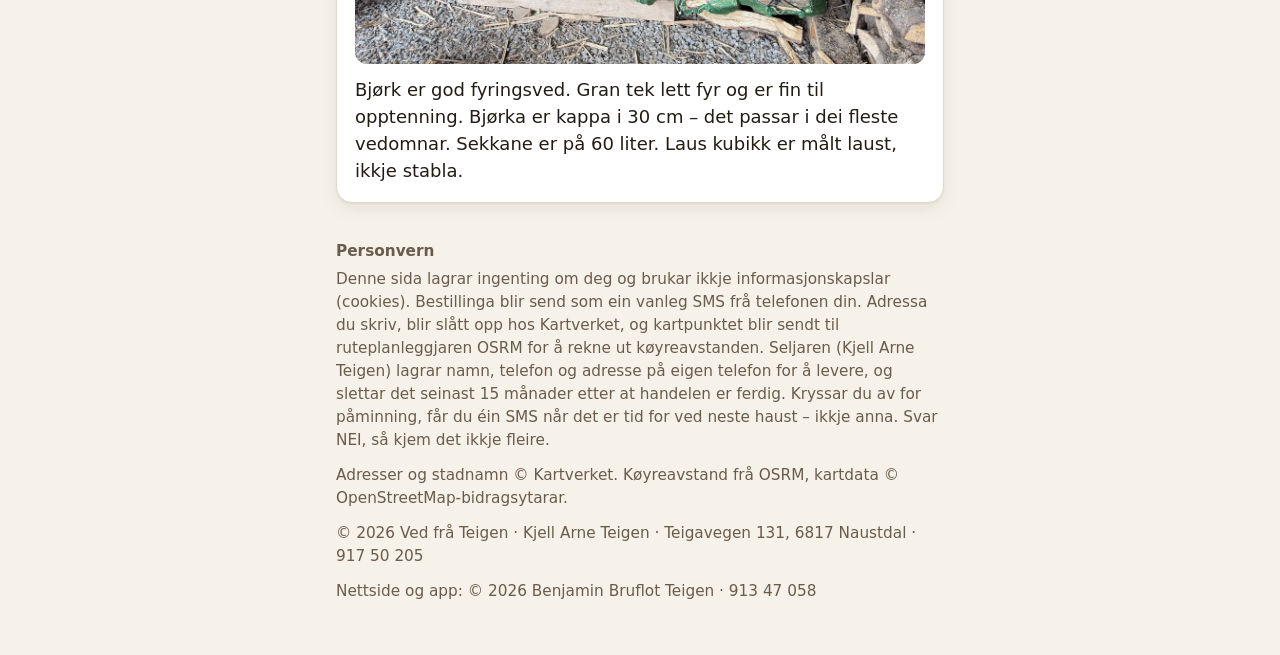
==== commit 5b8d667b: "Opphavsrett: Benjamin Bruflot Teigen, tlf. 913 47 058 Co-Authored-By: Claude Opus 5.5 <noreply@anthr" ====
--- a/index.html
+++ b/index.html
@@ -1,5 +1,5 @@
 <!doctype html>
-<!-- © 2026 Benjamin Teigen. Alle rettigheter forbeholdt – se LICENSE. -->
+<!-- © 2026 Benjamin Bruflot Teigen. Alle rettigheter forbeholdt – se LICENSE. -->
 <html lang="nn">
 <head>
 <meta charset="utf-8">
--- a/stil.css
+++ b/stil.css
@@ -1,4 +1,4 @@
-/* © 2026 Benjamin Teigen. Alle rettigheter forbeholdt – se LICENSE. */
+/* © 2026 Benjamin Bruflot Teigen. Alle rettigheter forbeholdt – se LICENSE. */
 /* Ved fra Teigen – felles stil for kundesida og pappa-appen */
 :root {
   --bg: #f6f1e9;
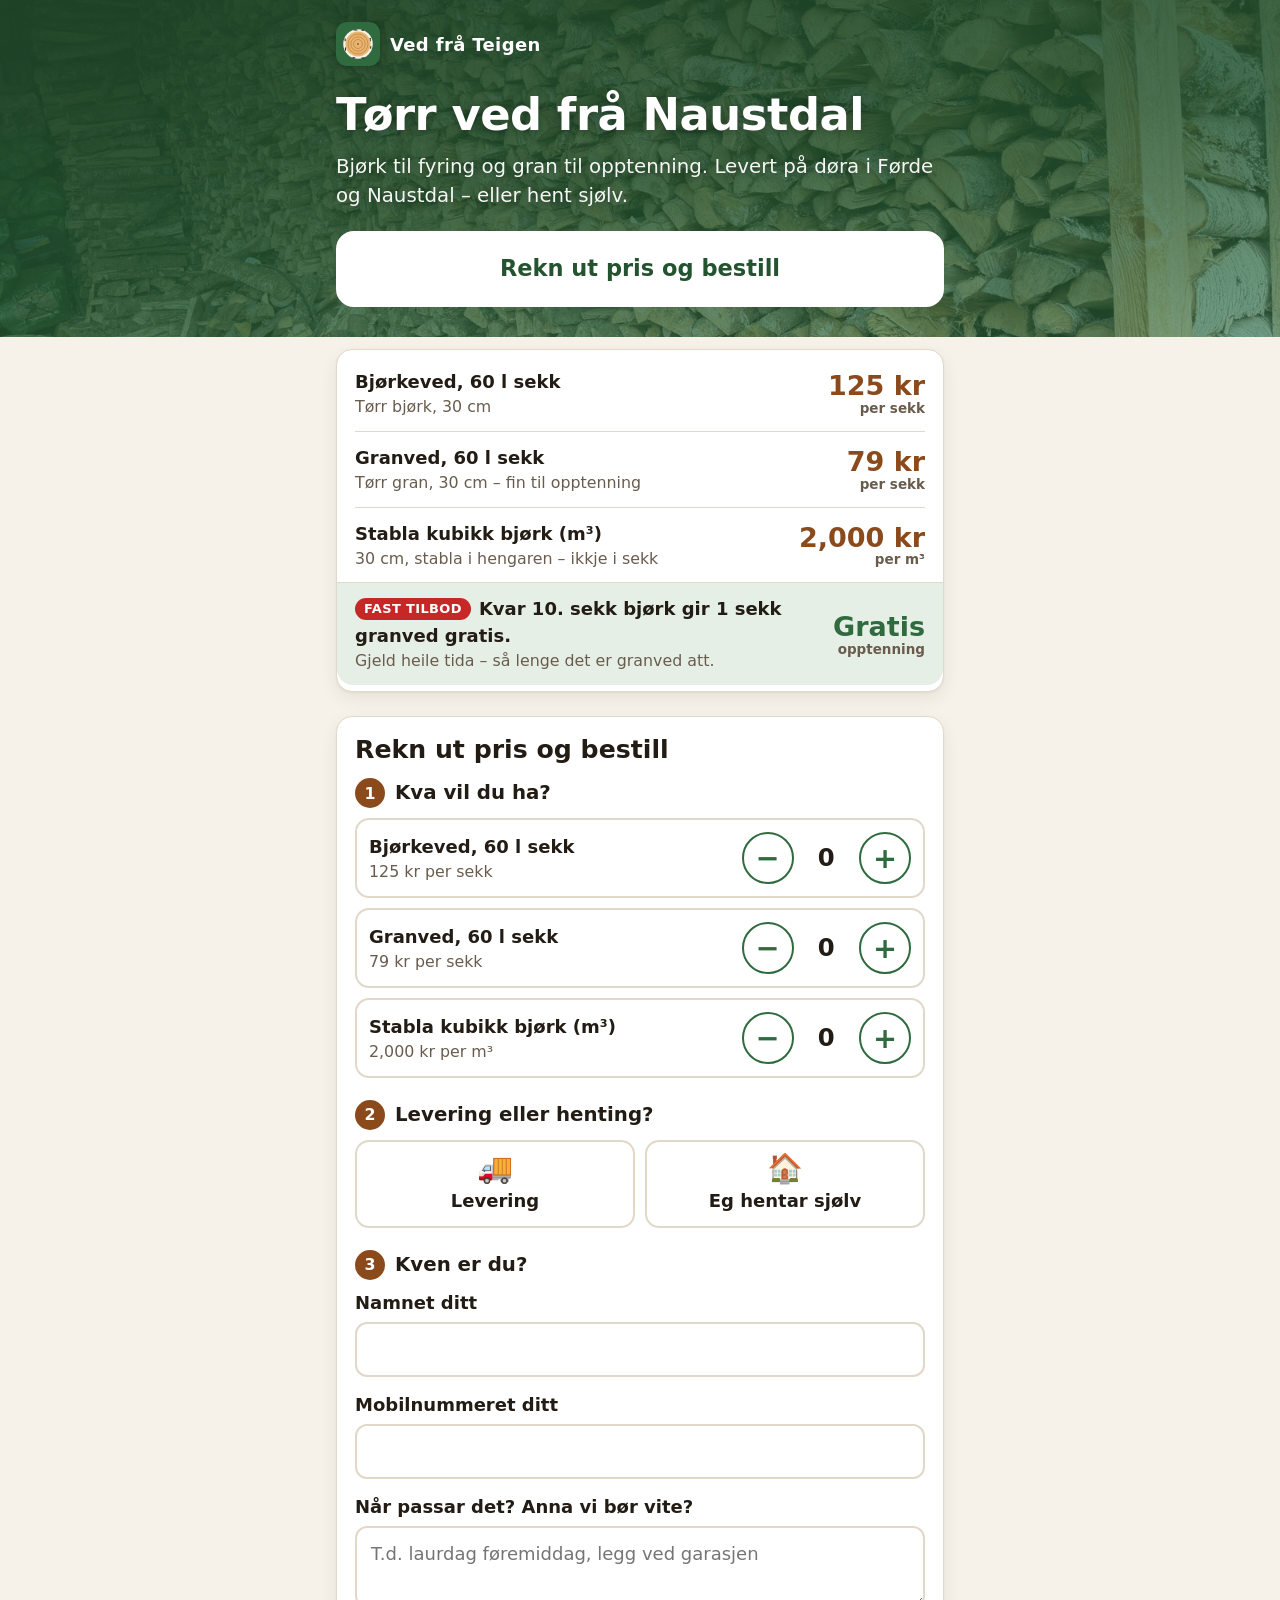
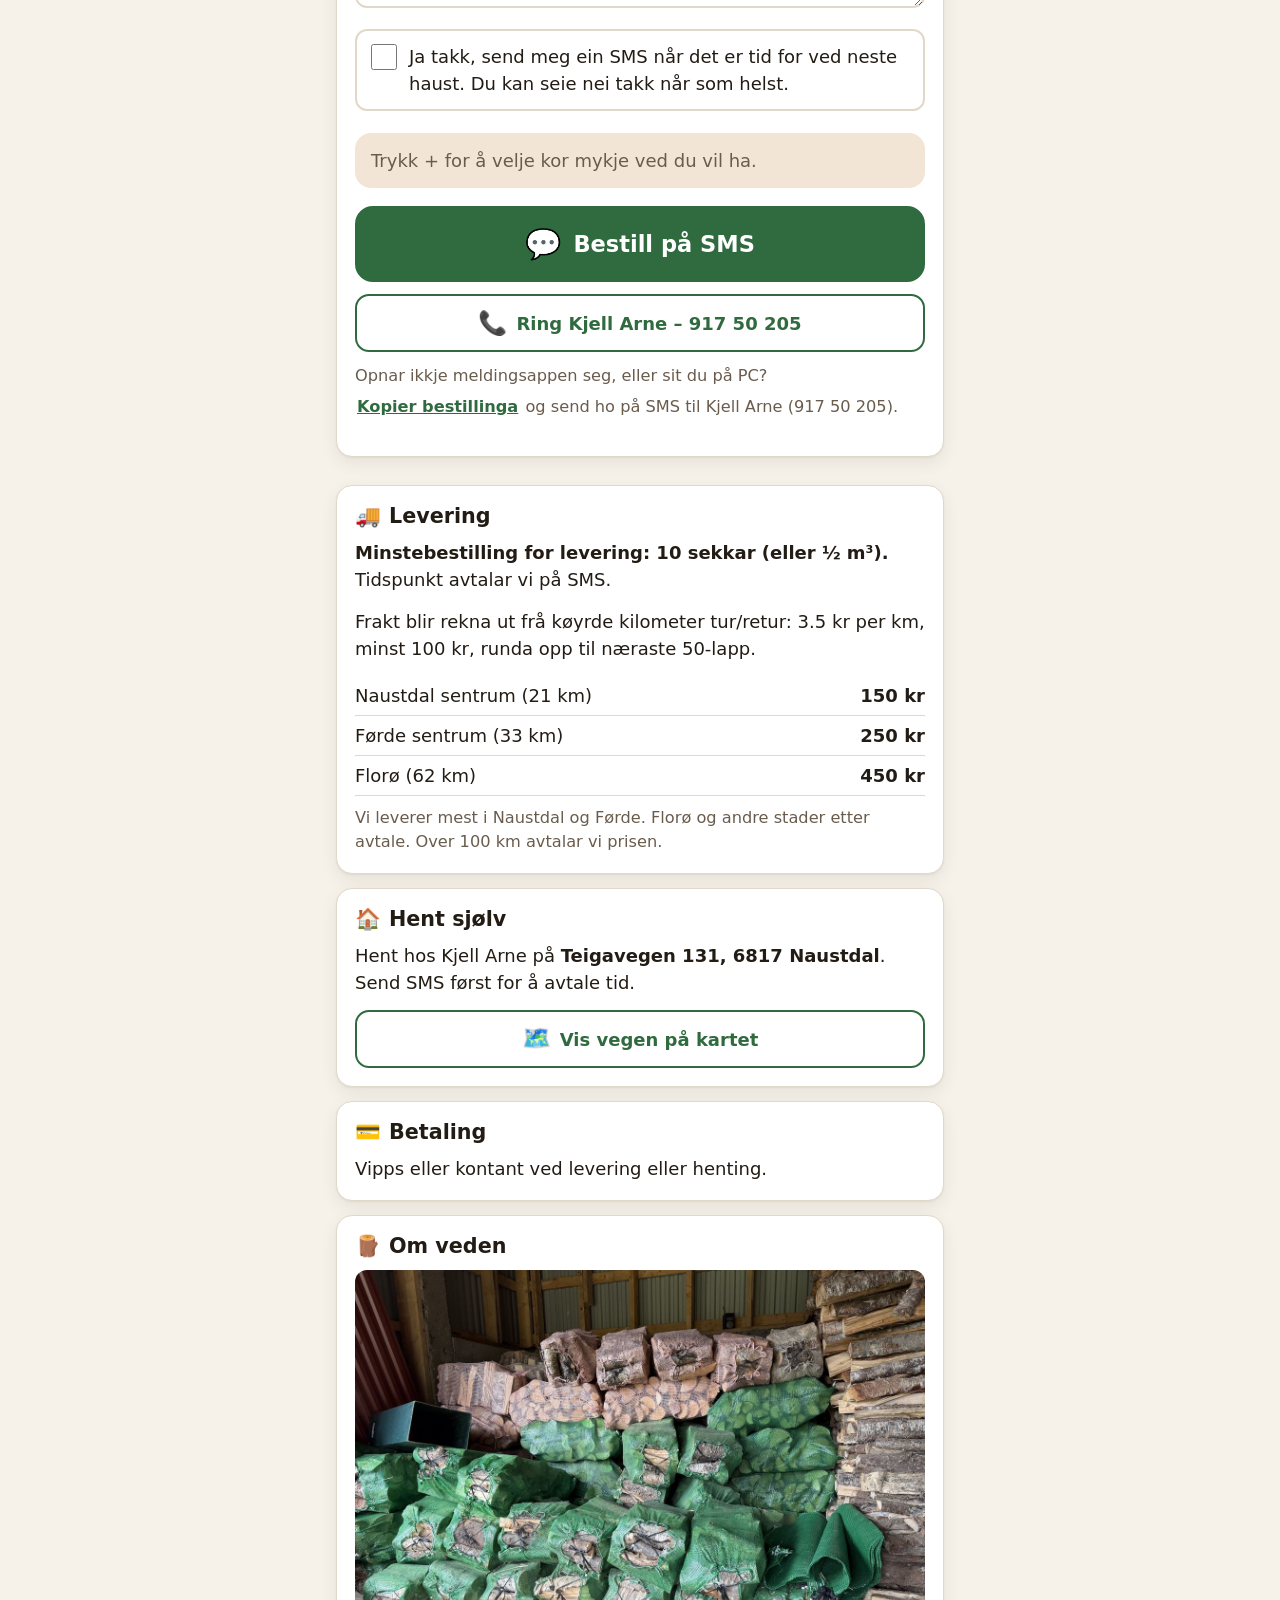
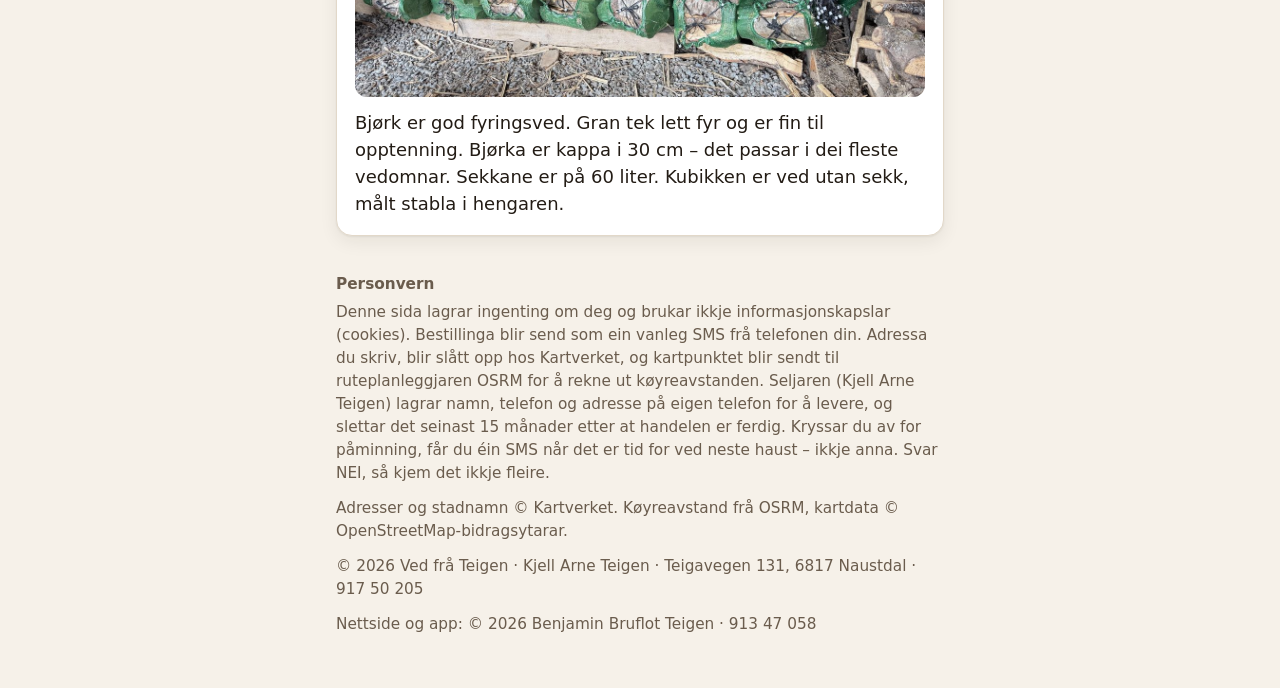
==== commit 028a4e98: "Fast tilbod, stabla kubikk og enklare Facebook-annonse Co-Authored-By: Claude Opus 5.5 <noreply@anth" ====
--- a/index.html
+++ b/index.html
@@ -5,14 +5,14 @@
 <meta charset="utf-8">
 <meta name="viewport" content="width=device-width, initial-scale=1, viewport-fit=cover">
 <title>Ved frå Teigen – tørr bjørkeved og granved i Naustdal og Førde</title>
-<meta name="description" content="Tørr bjørkeved og granved i 60 liters sekk, og laus kubikk. Levering i Førde og Naustdal, eller hent sjølv i Naustdal. Rekn ut prisen og bestill på SMS.">
+<meta name="description" content="Tørr bjørkeved og granved i 60 liters sekk, og stabla kubikk. Levering i Førde og Naustdal, eller hent sjølv i Naustdal. Rekn ut prisen og bestill på SMS.">
 <meta name="theme-color" content="#2f6b3f">
 <meta property="og:type" content="website">
 <meta property="og:locale" content="nn_NO">
 <meta property="og:title" content="Tørr ved – Ved frå Teigen">
 <meta property="og:description" content="Tørr bjørkeved og granved frå Naustdal. Levering i Førde og Naustdal – eller hent sjølv. Rekn ut prisen og bestill på SMS.">
 <meta property="og:url" content="https://vedfrateigen.github.io/">
-<meta property="og:image" content="https://vedfrateigen.github.io/og-bilde.jpg">
+<meta property="og:image" content="https://vedfrateigen.github.io/og-bilde.jpg?v=202610041801">
 <link rel="canonical" href="https://vedfrateigen.github.io/">
 <meta property="og:image:width" content="1200">
 <meta property="og:image:height" content="630">
--- a/stil.css
+++ b/stil.css
@@ -176,8 +176,10 @@
 .avkryss-rad { display: flex; gap: 12px; align-items: flex-start; padding: 12px 14px; margin-bottom: 14px;
   border: 2px solid var(--linje); border-radius: 12px; background: var(--kort); cursor: pointer; }
 .avkryss { flex: none; width: 26px; height: 26px; margin: 1px 0 0; accent-color: var(--gronn); }
-.galleri { display: grid; grid-template-columns: repeat(3, 1fr); gap: 8px; }
-.bilete-val { padding: 0; border: 3px solid transparent; border-radius: 12px; background: none; cursor: pointer; text-align: center; }
-.bilete-val img { display: block; width: 100%; aspect-ratio: 1; object-fit: cover; border-radius: 9px; }
-.bilete-val span { display: block; font-size: .8em; font-weight: 700; padding: 4px 0; }
-.bilete-val[aria-pressed="true"] { border-color: var(--gronn); background: var(--gronn-lys); }
+.sum-tabell .gratis-rad td { color: var(--gronn); font-weight: 700; }
+.tilbod-tips { color: var(--gronn) !important; font-weight: 700; }
+.fb-steg { display: flex; gap: 12px; align-items: flex-start; background: var(--kort); border: 1px solid var(--linje); border-radius: 14px; padding: 14px; }
+.fb-steg > div { flex: 1; min-width: 0; }
+.fb-steg p { margin: 0; }
+.fb-steg .hint { margin-top: 10px; }
+.annonse-tekst { white-space: pre-wrap; background: var(--bg); border-radius: 10px; padding: 10px 12px; font-size: .88em; margin-top: 4px !important; overflow-wrap: anywhere; }
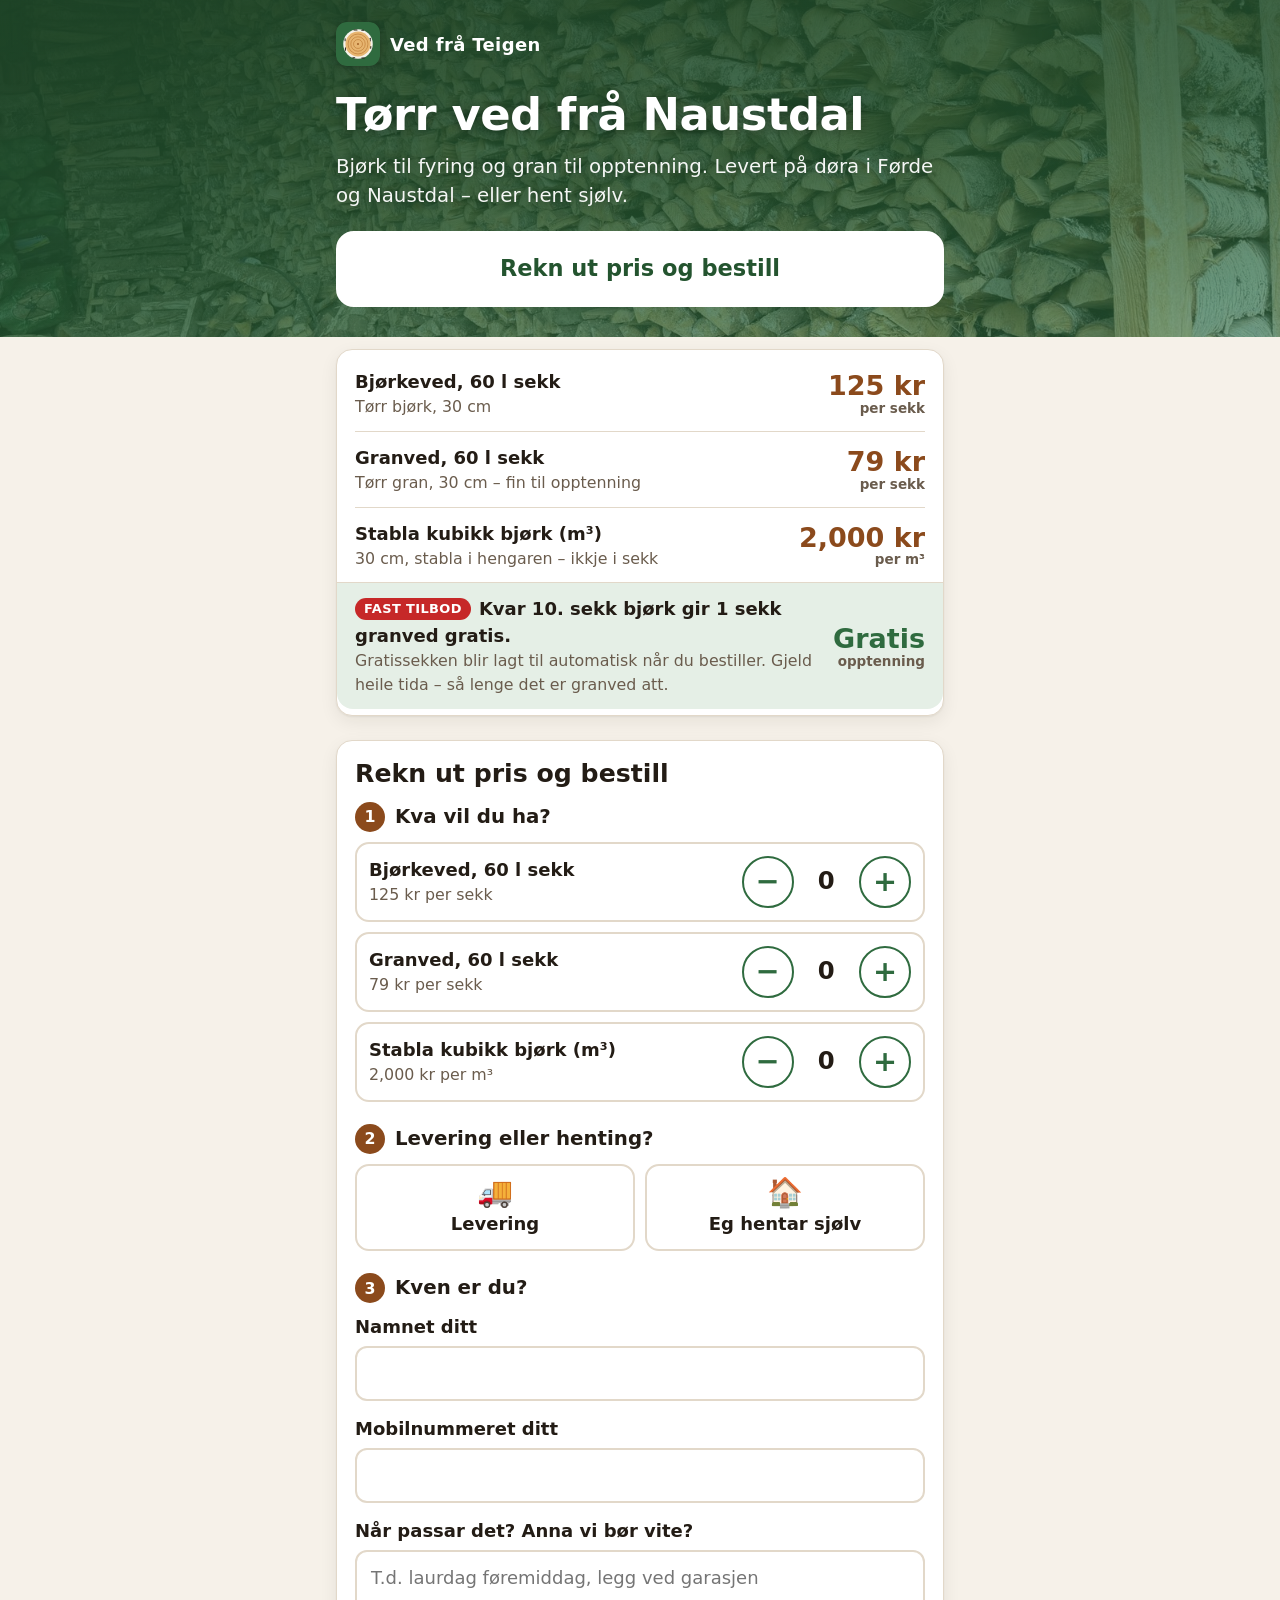
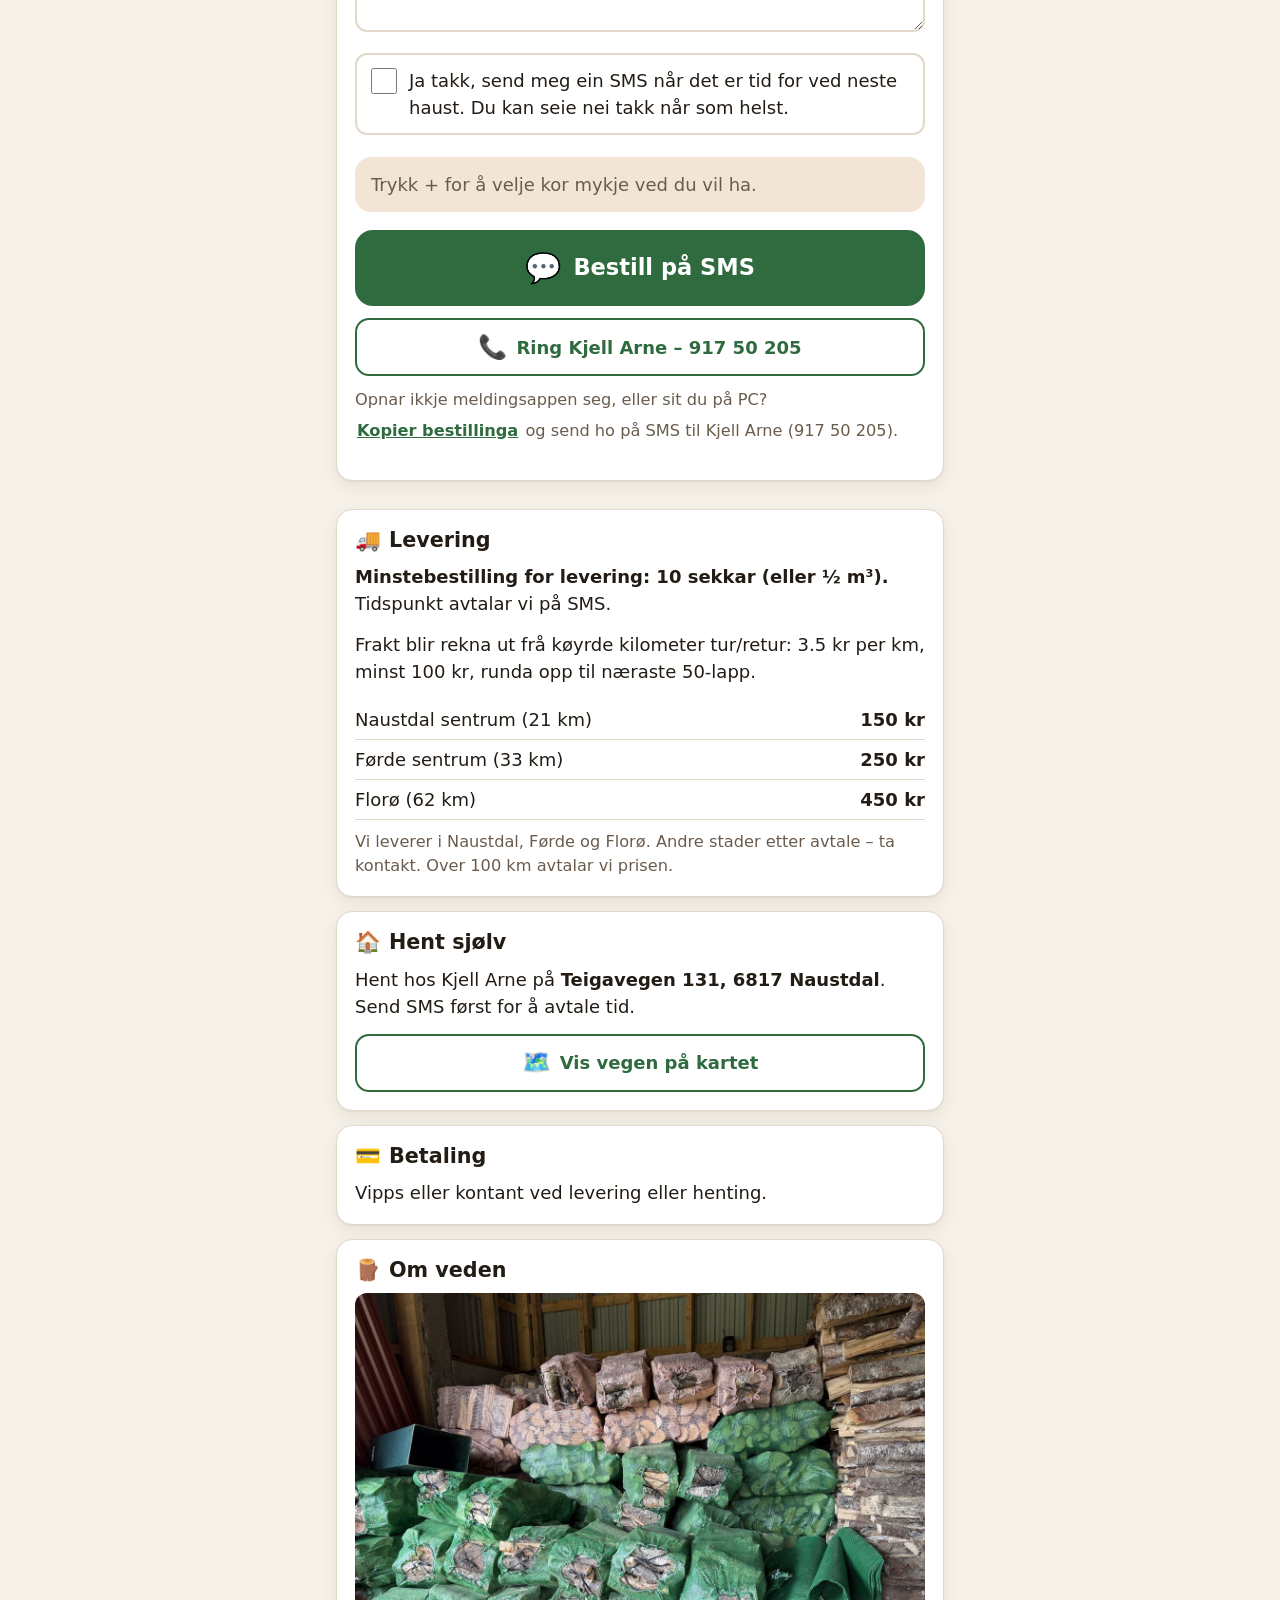
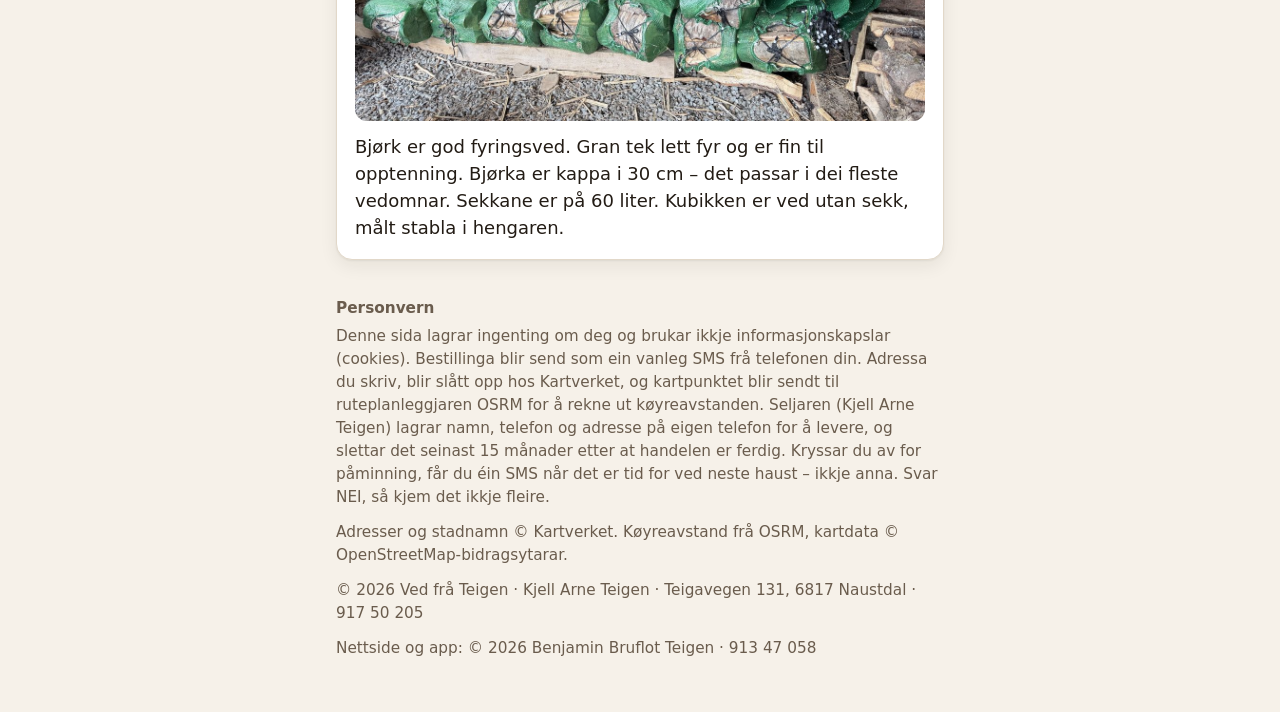
==== commit a47968b3: "Florø i leveringa, annonse i eg-form, gratissekk automatisk Co-Authored-By: Claude Opus 5.5 <noreply" ====
--- a/index.html
+++ b/index.html
@@ -5,14 +5,14 @@
 <meta charset="utf-8">
 <meta name="viewport" content="width=device-width, initial-scale=1, viewport-fit=cover">
 <title>Ved frå Teigen – tørr bjørkeved og granved i Naustdal og Førde</title>
-<meta name="description" content="Tørr bjørkeved og granved i 60 liters sekk, og stabla kubikk. Levering i Førde og Naustdal, eller hent sjølv i Naustdal. Rekn ut prisen og bestill på SMS.">
+<meta name="description" content="Tørr bjørkeved og granved i 60 liters sekk, og stabla kubikk. Levering i Naustdal, Førde og Florø, eller hent sjølv i Naustdal. Rekn ut prisen og bestill på SMS.">
 <meta name="theme-color" content="#2f6b3f">
 <meta property="og:type" content="website">
 <meta property="og:locale" content="nn_NO">
 <meta property="og:title" content="Tørr ved – Ved frå Teigen">
-<meta property="og:description" content="Tørr bjørkeved og granved frå Naustdal. Levering i Førde og Naustdal – eller hent sjølv. Rekn ut prisen og bestill på SMS.">
+<meta property="og:description" content="Tørr bjørkeved og granved frå Naustdal. Levering i Naustdal, Førde og Florø – eller hent sjølv. Rekn ut prisen og bestill på SMS.">
 <meta property="og:url" content="https://vedfrateigen.github.io/">
-<meta property="og:image" content="https://vedfrateigen.github.io/og-bilde.jpg?v=202610041801">
+<meta property="og:image" content="https://vedfrateigen.github.io/og-bilde.jpg?v=202610041857">
 <link rel="canonical" href="https://vedfrateigen.github.io/">
 <meta property="og:image:width" content="1200">
 <meta property="og:image:height" content="630">
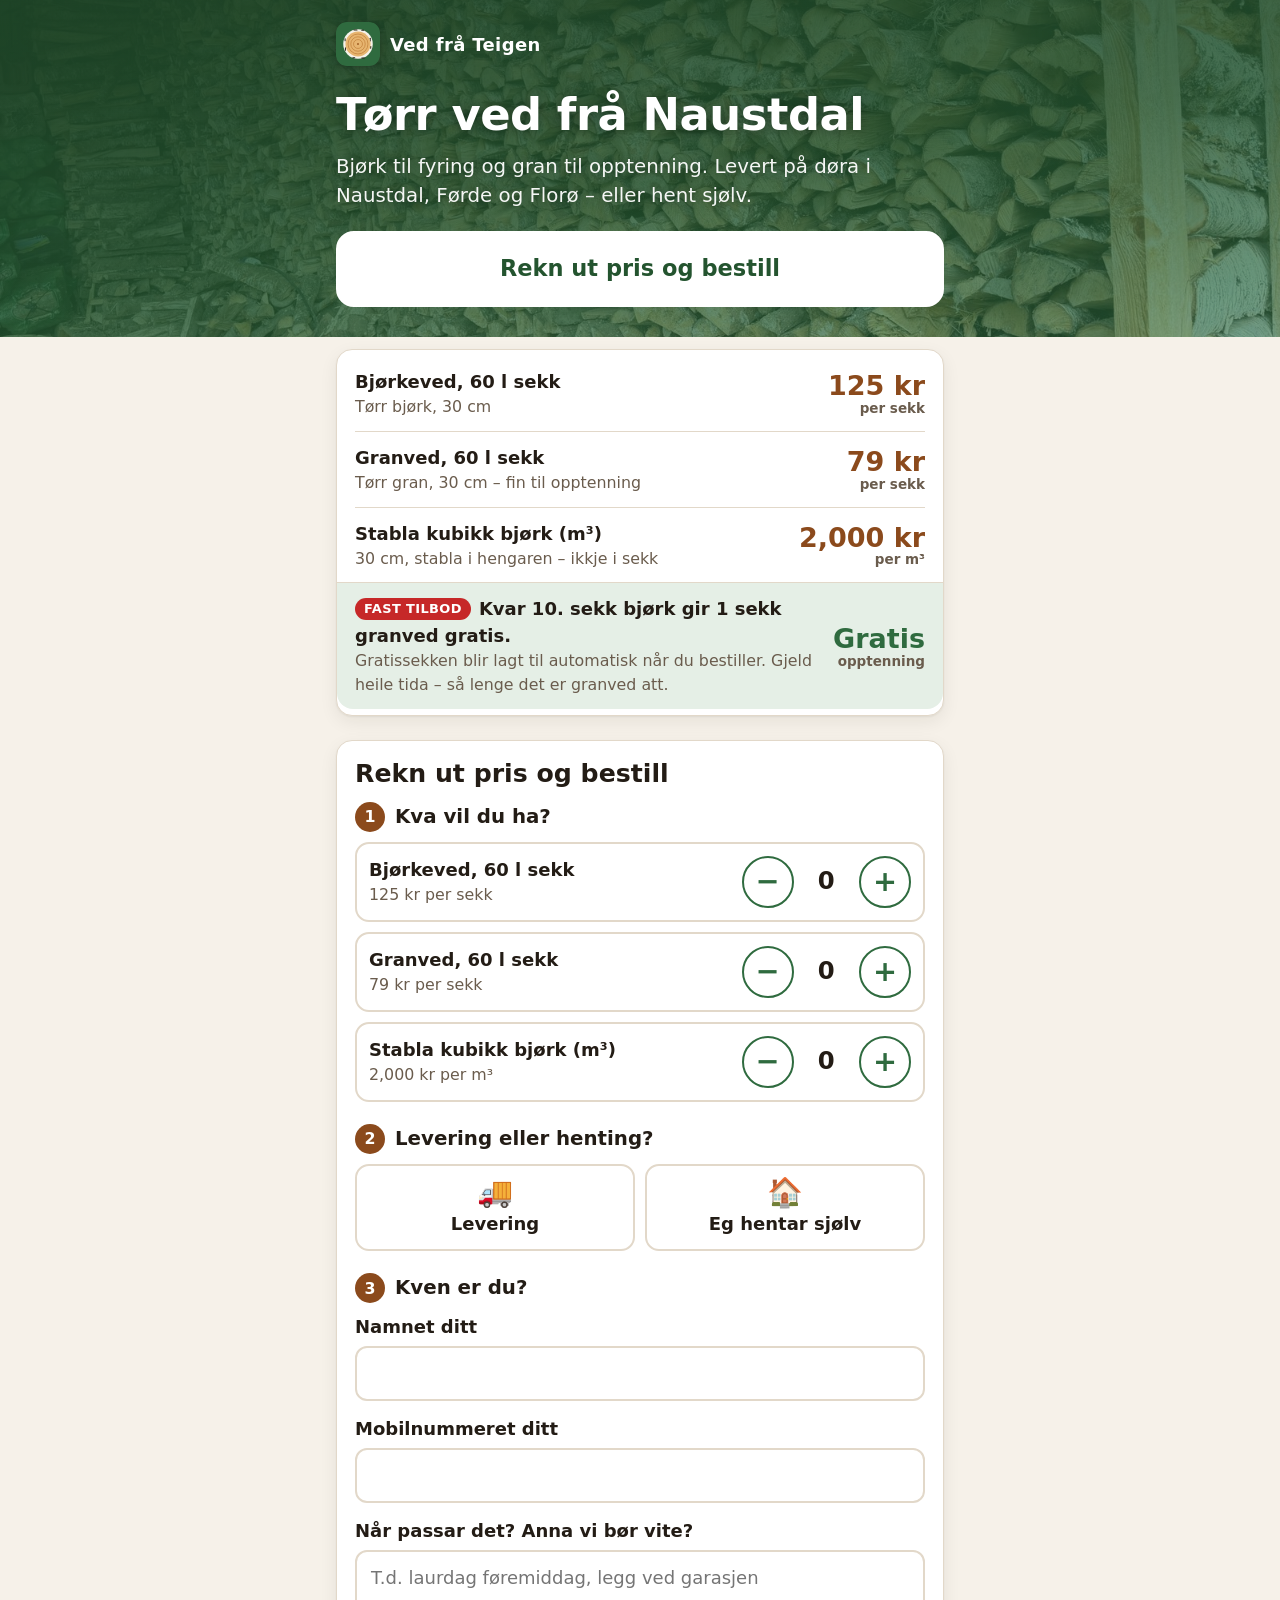
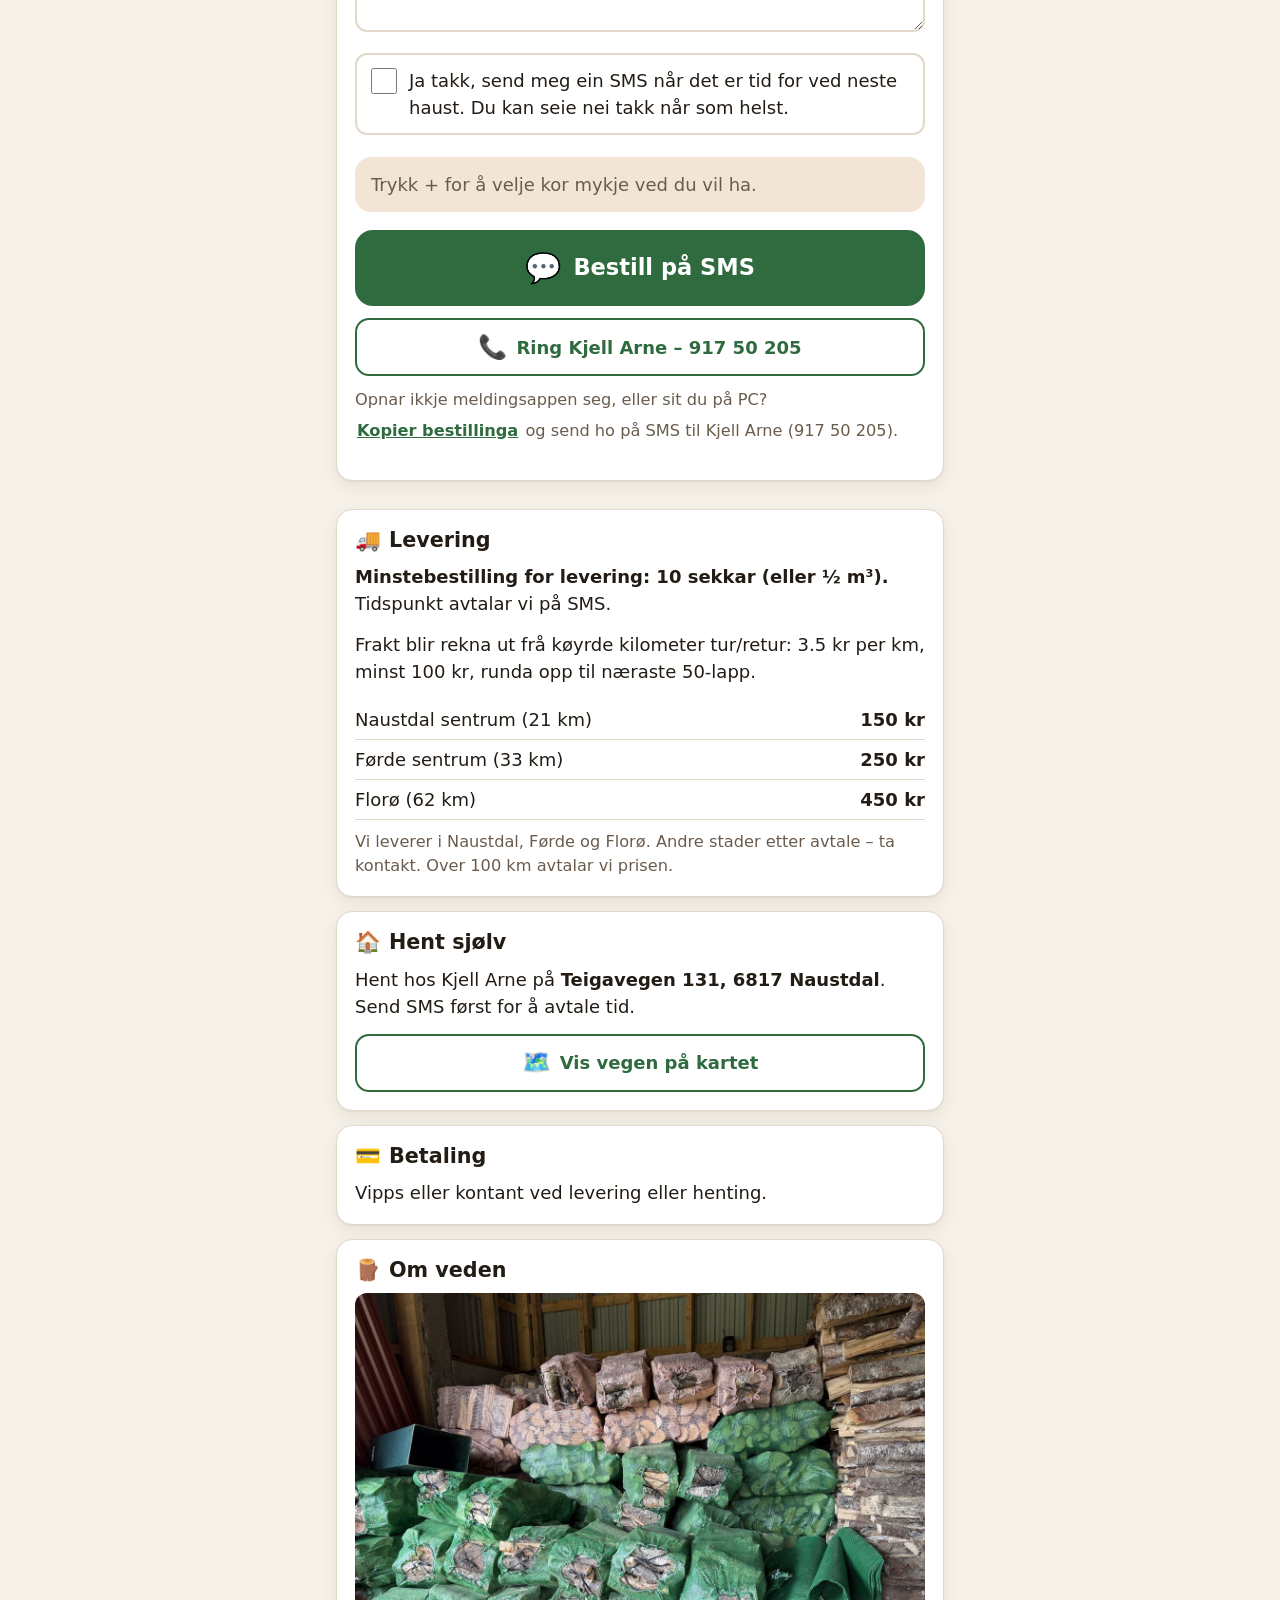
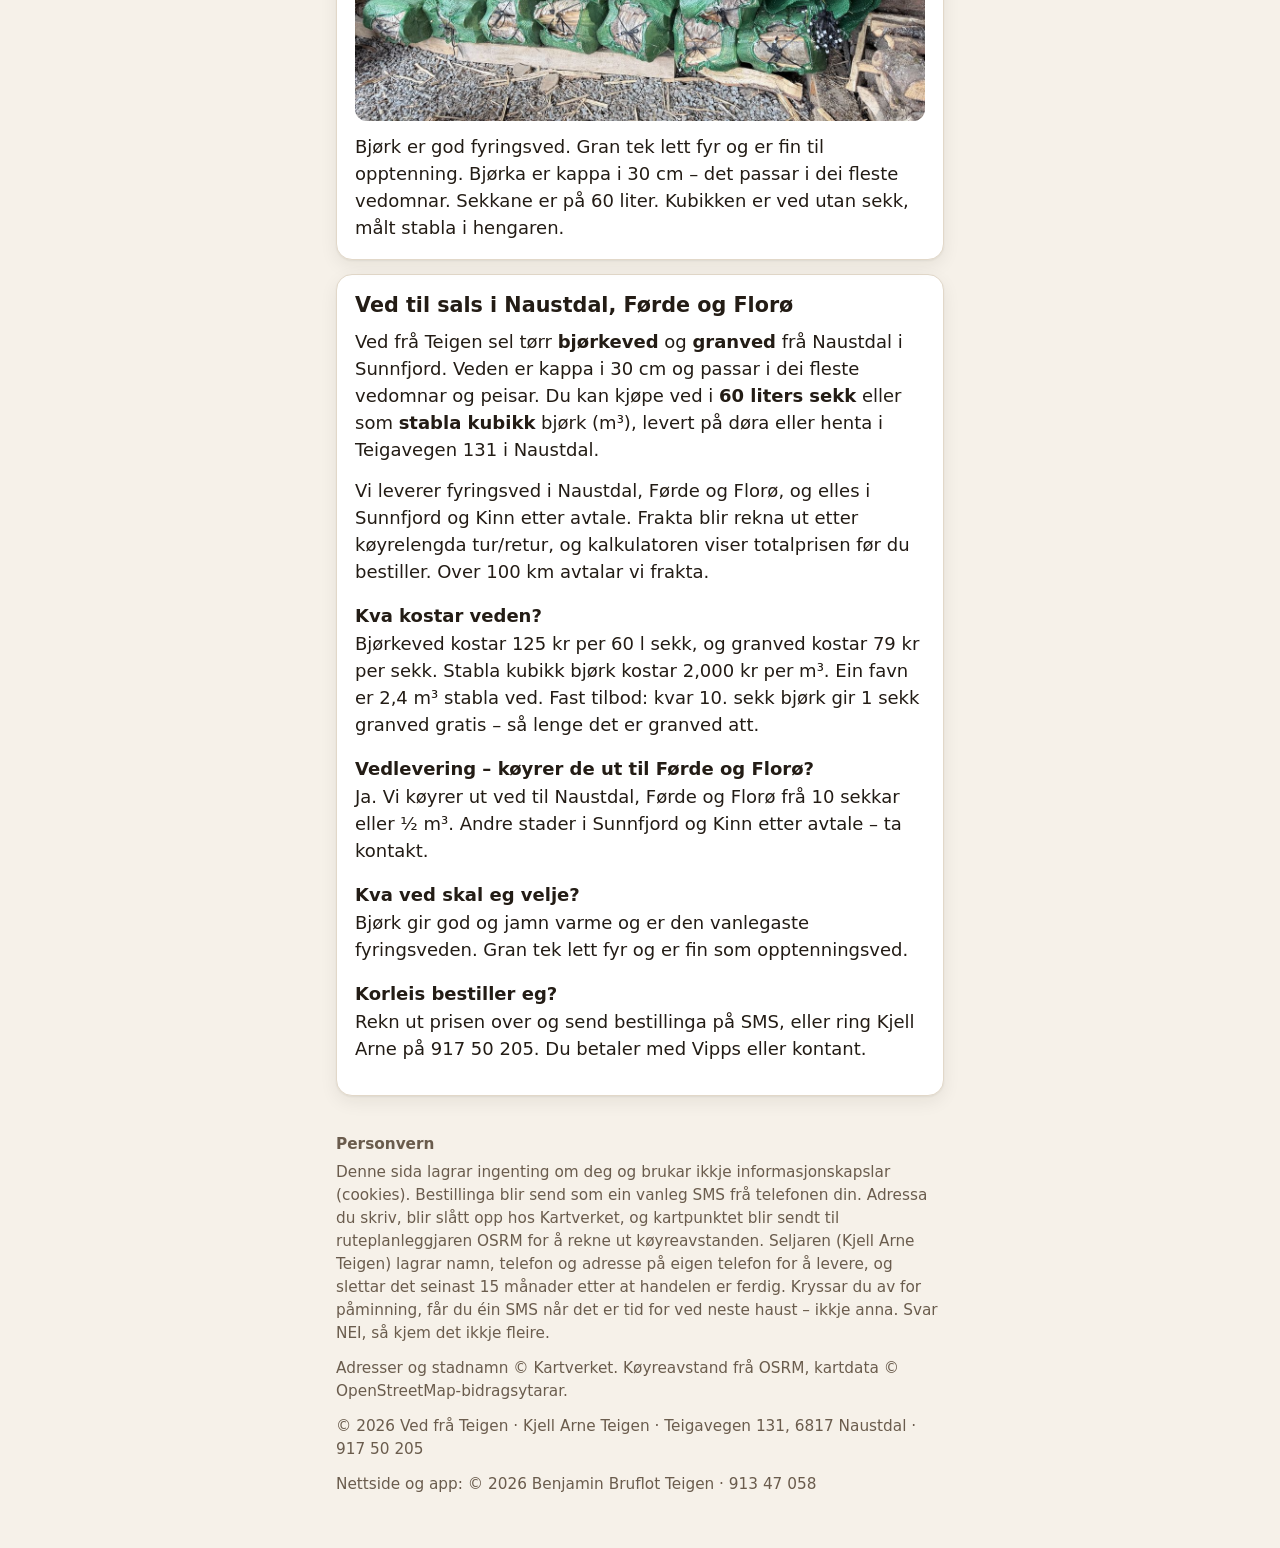
==== commit 18cc6866: "Søkjemotorar: tittel, Google-data, fast tekst, sitemap, robots, IndexNow Co-Authored-By: Claude Opus" ====
--- a/index.html
+++ b/index.html
@@ -4,16 +4,126 @@
 <head>
 <meta charset="utf-8">
 <meta name="viewport" content="width=device-width, initial-scale=1, viewport-fit=cover">
-<title>Ved frå Teigen – tørr bjørkeved og granved i Naustdal og Førde</title>
-<meta name="description" content="Tørr bjørkeved og granved i 60 liters sekk, og stabla kubikk. Levering i Naustdal, Førde og Florø, eller hent sjølv i Naustdal. Rekn ut prisen og bestill på SMS.">
+<title>Ved til sals i Naustdal, Førde og Florø | Ved frå Teigen</title>
+<meta name="description" content="Tørr bjørkeved og granved til sals i Naustdal. Ved i 60 l sekk og stabla kubikk, levert på døra i Naustdal, Førde og Florø. Rekn ut prisen og bestill på SMS.">
 <meta name="theme-color" content="#2f6b3f">
 <meta property="og:type" content="website">
 <meta property="og:locale" content="nn_NO">
+<meta property="og:site_name" content="Ved frå Teigen">
 <meta property="og:title" content="Tørr ved – Ved frå Teigen">
 <meta property="og:description" content="Tørr bjørkeved og granved frå Naustdal. Levering i Naustdal, Førde og Florø – eller hent sjølv. Rekn ut prisen og bestill på SMS.">
 <meta property="og:url" content="https://vedfrateigen.github.io/">
-<meta property="og:image" content="https://vedfrateigen.github.io/og-bilde.jpg?v=202610041857">
+<meta property="og:image" content="https://vedfrateigen.github.io/og-bilde.jpg?v=202610051449">
 <link rel="canonical" href="https://vedfrateigen.github.io/">
+<meta name="geo.region" content="NO-46">
+<meta name="geo.placename" content="Naustdal">
+<script type="application/ld+json">
+{
+ "@context": "https://schema.org",
+ "@type": "LocalBusiness",
+ "@id": "https://vedfrateigen.github.io/#ved-fra-teigen",
+ "name": "Ved frå Teigen",
+ "alternateName": "Ved fra Teigen",
+ "description": "Tørr bjørkeved og granved til sals i Naustdal. Ved i 60 liters sekk og stabla kubikk (m³), kappa i 30 cm. Levering i Naustdal, Førde og Florø – eller hent sjølv.",
+ "url": "https://vedfrateigen.github.io/",
+ "image": "https://vedfrateigen.github.io/bilder/sekkar.jpg",
+ "logo": "https://vedfrateigen.github.io/ikon-512.png",
+ "telephone": "+47 917 50 205",
+ "address": {
+  "@type": "PostalAddress",
+  "streetAddress": "Teigavegen 131",
+  "postalCode": "6817",
+  "addressLocality": "Naustdal",
+  "addressRegion": "Vestland",
+  "addressCountry": "NO"
+ },
+ "geo": {
+  "@type": "GeoCoordinates",
+  "latitude": 61.591702,
+  "longitude": 5.945939
+ },
+ "areaServed": [
+  {
+   "@type": "City",
+   "name": "Naustdal"
+  },
+  {
+   "@type": "City",
+   "name": "Førde"
+  },
+  {
+   "@type": "City",
+   "name": "Florø"
+  },
+  {
+   "@type": "AdministrativeArea",
+   "name": "Sunnfjord"
+  },
+  {
+   "@type": "AdministrativeArea",
+   "name": "Kinn"
+  }
+ ],
+ "priceRange": "79–2000 kr",
+ "currenciesAccepted": "NOK",
+ "paymentAccepted": "Vipps, kontant",
+ "keywords": "ved, ved til sals, ved til salgs, kjøpe ved, bjørkeved, granved, fyringsved, opptenningsved, tørr ved, ved i sekk, vedsekk, kubikk ved, stabla kubikk, vedlevering, ved Naustdal, ved Førde, ved Florø, ved Sunnfjord",
+ "hasOfferCatalog": {
+  "@type": "OfferCatalog",
+  "name": "Ved",
+  "itemListElement": [
+   {
+    "@type": "Product",
+    "name": "Bjørkeved, 60 l sekk",
+    "description": "Tørr bjørk, 30 cm",
+    "image": "https://vedfrateigen.github.io/bilder/sekkar.jpg",
+    "offers": {
+     "@type": "Offer",
+     "price": 125,
+     "priceCurrency": "NOK",
+     "availability": "https://schema.org/InStock",
+     "seller": {
+      "@id": "https://vedfrateigen.github.io/#ved-fra-teigen"
+     }
+    }
+   },
+   {
+    "@type": "Product",
+    "name": "Granved, 60 l sekk",
+    "description": "Tørr gran, 30 cm – fin til opptenning",
+    "image": "https://vedfrateigen.github.io/bilder/sekkar.jpg",
+    "offers": {
+     "@type": "Offer",
+     "price": 79,
+     "priceCurrency": "NOK",
+     "availability": "https://schema.org/InStock",
+     "seller": {
+      "@id": "https://vedfrateigen.github.io/#ved-fra-teigen"
+     }
+    }
+   },
+   {
+    "@type": "Product",
+    "name": "Stabla kubikk bjørk (m³)",
+    "description": "30 cm, stabla i hengaren – ikkje i sekk",
+    "image": "https://vedfrateigen.github.io/bilder/stabel.jpg",
+    "offers": {
+     "@type": "Offer",
+     "price": 2000,
+     "priceCurrency": "NOK",
+     "availability": "https://schema.org/InStock",
+     "seller": {
+      "@id": "https://vedfrateigen.github.io/#ved-fra-teigen"
+     }
+    }
+   }
+  ]
+ }
+}
+</script>
+<script type="application/ld+json">
+{"@context": "https://schema.org", "@type": "WebSite", "name": "Ved frå Teigen", "alternateName": "Ved fra Teigen", "url": "https://vedfrateigen.github.io/"}
+</script>
 <meta property="og:image:width" content="1200">
 <meta property="og:image:height" content="630">
 <link rel="icon" href="ikon.svg" type="image/svg+xml">
@@ -51,6 +161,10 @@
   .bunn { color: var(--dempet); font-size: .85em; padding: 24px 16px 40px; max-width: 640px; margin: 0 auto; }
   .bunn h2 { font-size: 1em; margin-top: 1em; }
   .takk { text-align: center; }
+  .om-ved { margin-top: 14px; }
+  .om-ved h2 { font-size: 1.15em; }
+  .om-ved h3 { font-size: 1em; margin: 1.1em 0 .2em; }
+  .om-ved p { margin-top: 0; }
 </style>
 </head>
 <body>
@@ -58,7 +172,7 @@
   <div class="side">
     <div class="merke"><img src="ikon.svg" alt=""><span id="merkenavn">Ved frå Teigen</span></div>
     <h1>Tørr ved frå Naustdal</h1>
-    <p class="ingress">Bjørk til fyring og gran til opptenning. Levert på døra i Førde og Naustdal – eller hent sjølv.</p>
+    <p class="ingress">Bjørk til fyring og gran til opptenning. Levert på døra i Naustdal, Førde og Florø – eller hent sjølv.</p>
     <a class="knapp stor" href="#bestill">Rekn ut pris og bestill</a>
   </div>
 </header>
@@ -74,6 +188,21 @@
   </section>
 
   <div class="info" id="info"></div>
+
+  <!-- Fast tekst for søkjemotorar (Google les dette utan JavaScript). Prisane må vere like config.js – tester/test.mjs sjekkar det. -->
+  <section class="kort om-ved" id="om-veden">
+    <h2>Ved til sals i Naustdal, Førde og Florø</h2>
+    <p>Ved frå Teigen sel tørr <strong>bjørkeved</strong> og <strong>granved</strong> frå Naustdal i Sunnfjord. Veden er kappa i 30 cm og passar i dei fleste vedomnar og peisar. Du kan kjøpe ved i <strong>60 liters sekk</strong> eller som <strong>stabla kubikk</strong> bjørk (m³), levert på døra eller henta i Teigavegen 131 i Naustdal.</p>
+    <p>Vi leverer fyringsved i Naustdal, Førde og Florø, og elles i Sunnfjord og Kinn etter avtale. Frakta blir rekna ut etter køyrelengda tur/retur, og kalkulatoren viser totalprisen før du bestiller. Over 100 km avtalar vi frakta.</p>
+    <h3>Kva kostar veden?</h3>
+    <p id="om-prisar">Bjørkeved kostar 125 kr per 60 l sekk, og granved kostar 79 kr per sekk. Stabla kubikk bjørk kostar 2 000 kr per m³. Ein favn er 2,4 m³ stabla ved. Fast tilbod: kvar 10. sekk bjørk gir 1 sekk granved gratis – så lenge det er granved att.</p>
+    <h3>Vedlevering – køyrer de ut til Førde og Florø?</h3>
+    <p>Ja. Vi køyrer ut ved til Naustdal, Førde og Florø frå 10 sekkar eller ½ m³. Andre stader i Sunnfjord og Kinn etter avtale – ta kontakt.</p>
+    <h3>Kva ved skal eg velje?</h3>
+    <p>Bjørk gir god og jamn varme og er den vanlegaste fyringsveden. Gran tek lett fyr og er fin som opptenningsved.</p>
+    <h3>Korleis bestiller eg?</h3>
+    <p>Rekn ut prisen over og send bestillinga på SMS, eller ring Kjell Arne på 917 50 205. Du betaler med Vipps eller kontant.</p>
+  </section>
 </main>
 
 <footer class="bunn" id="bunn"></footer>
